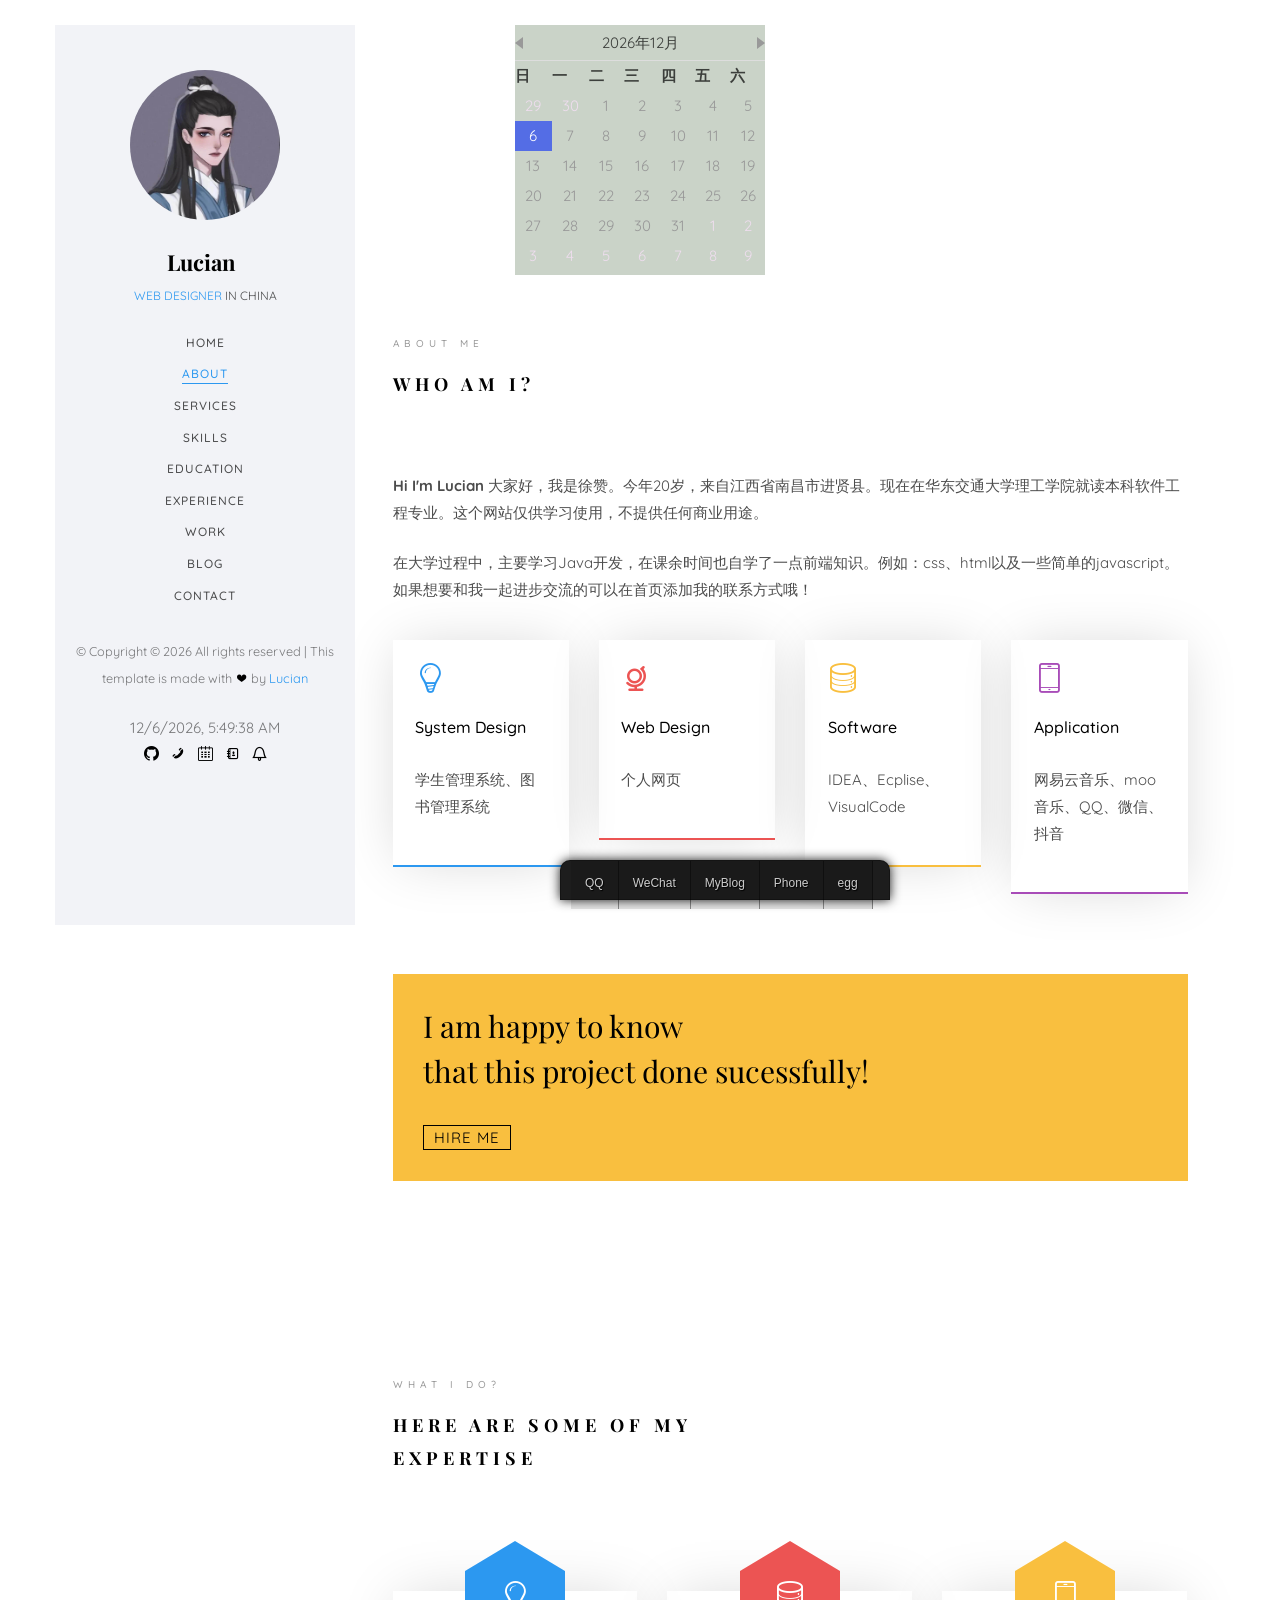
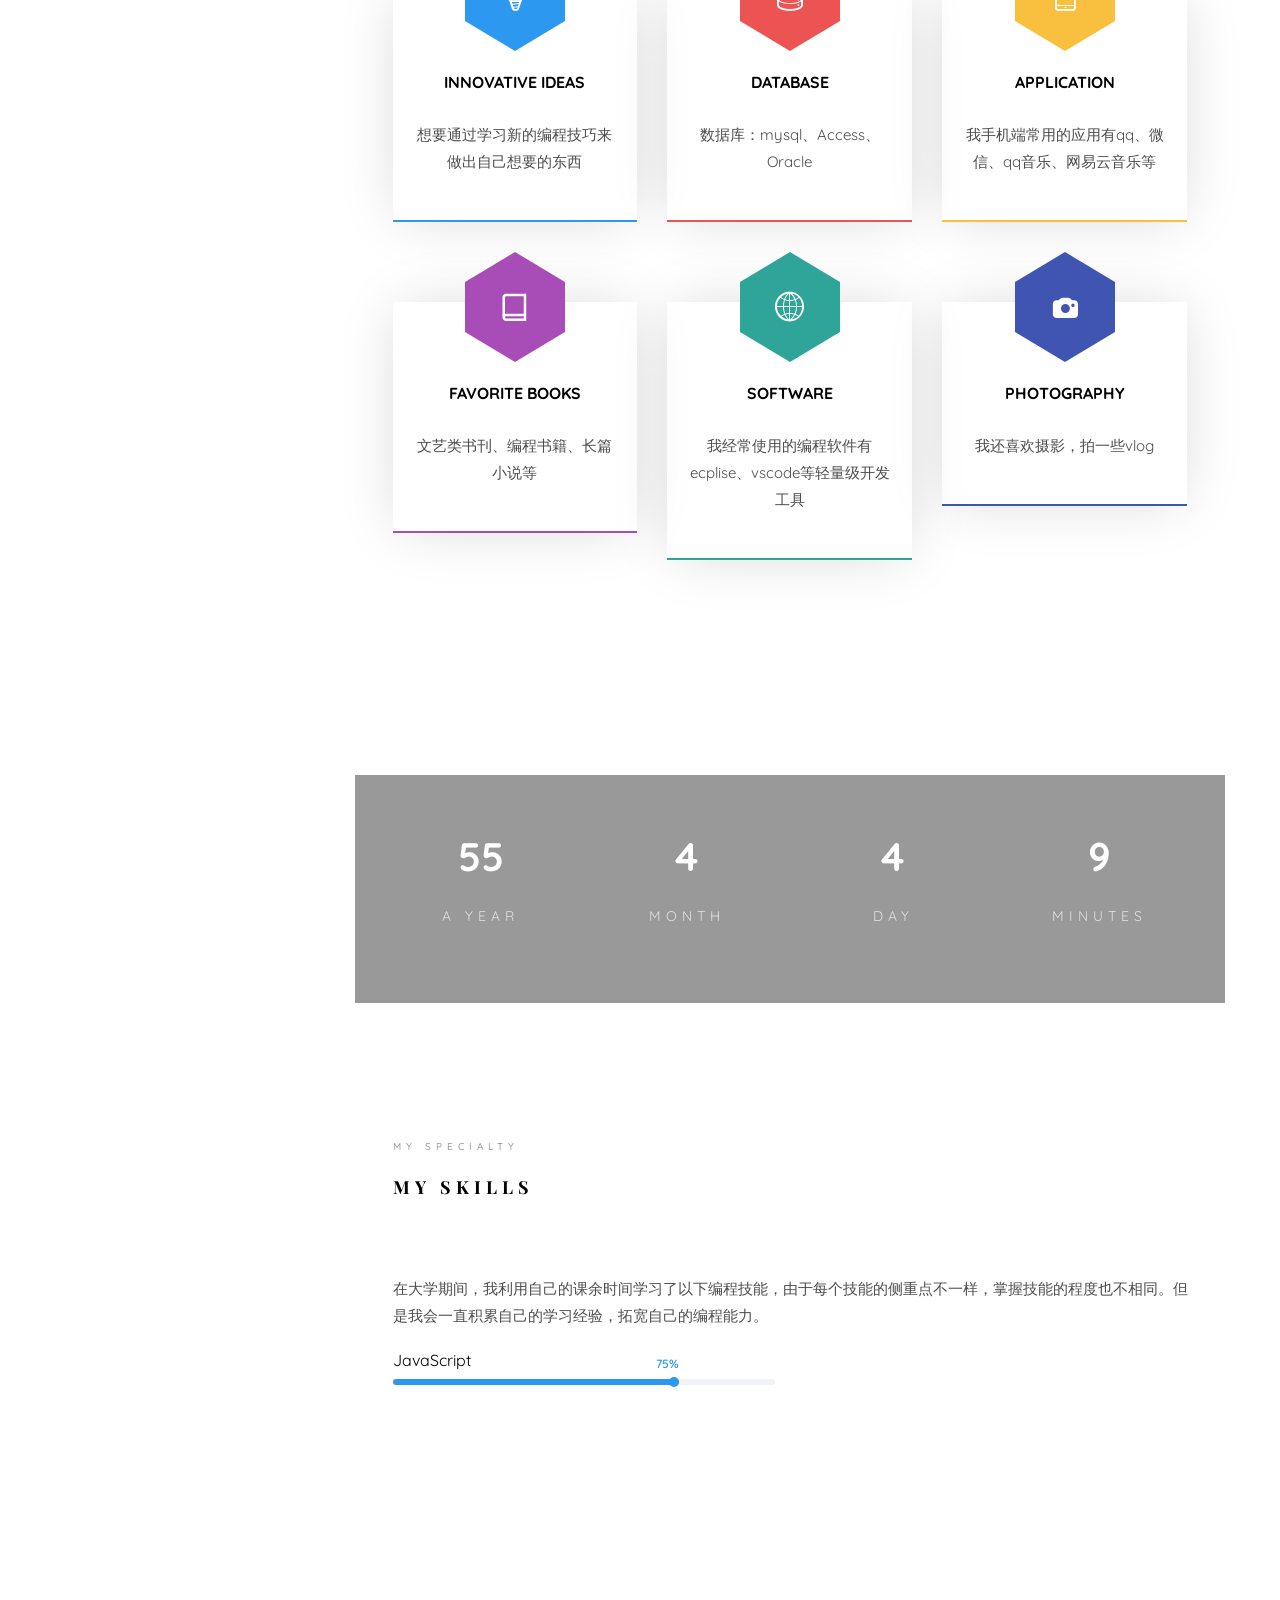
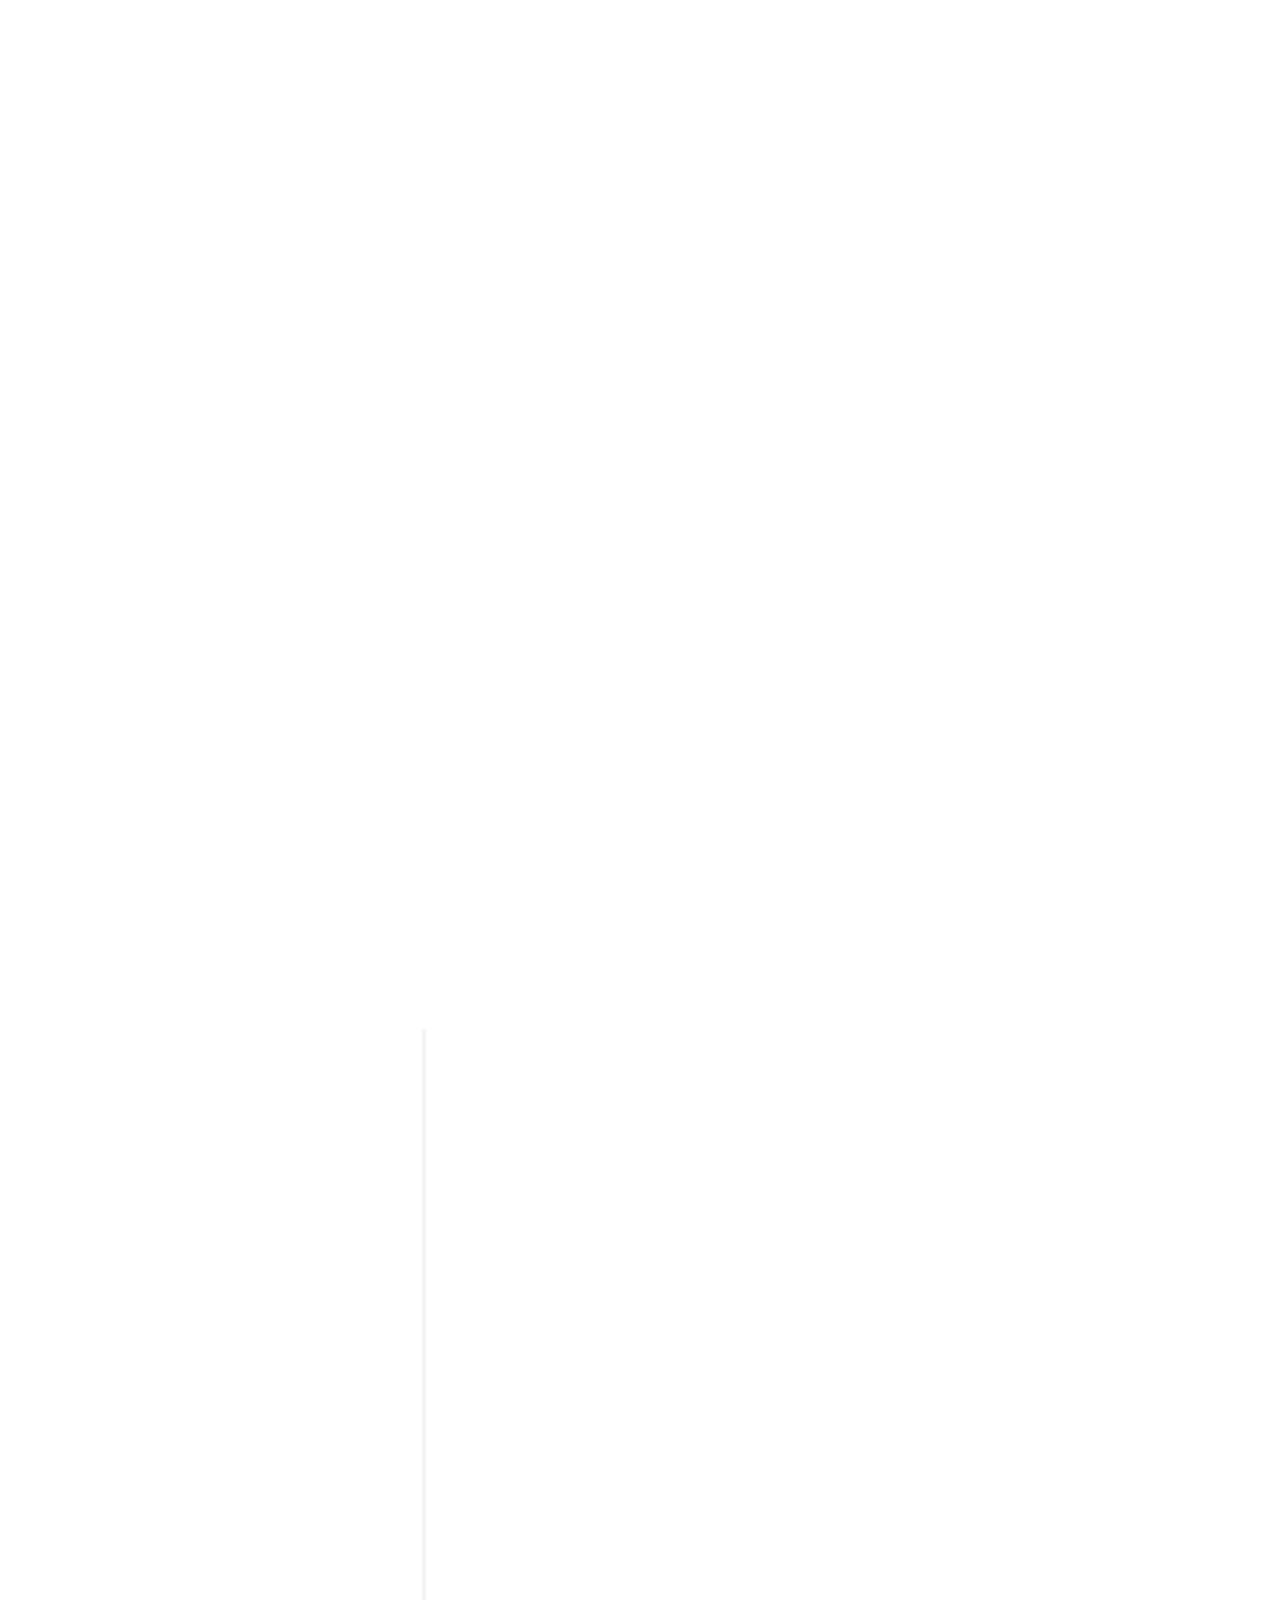
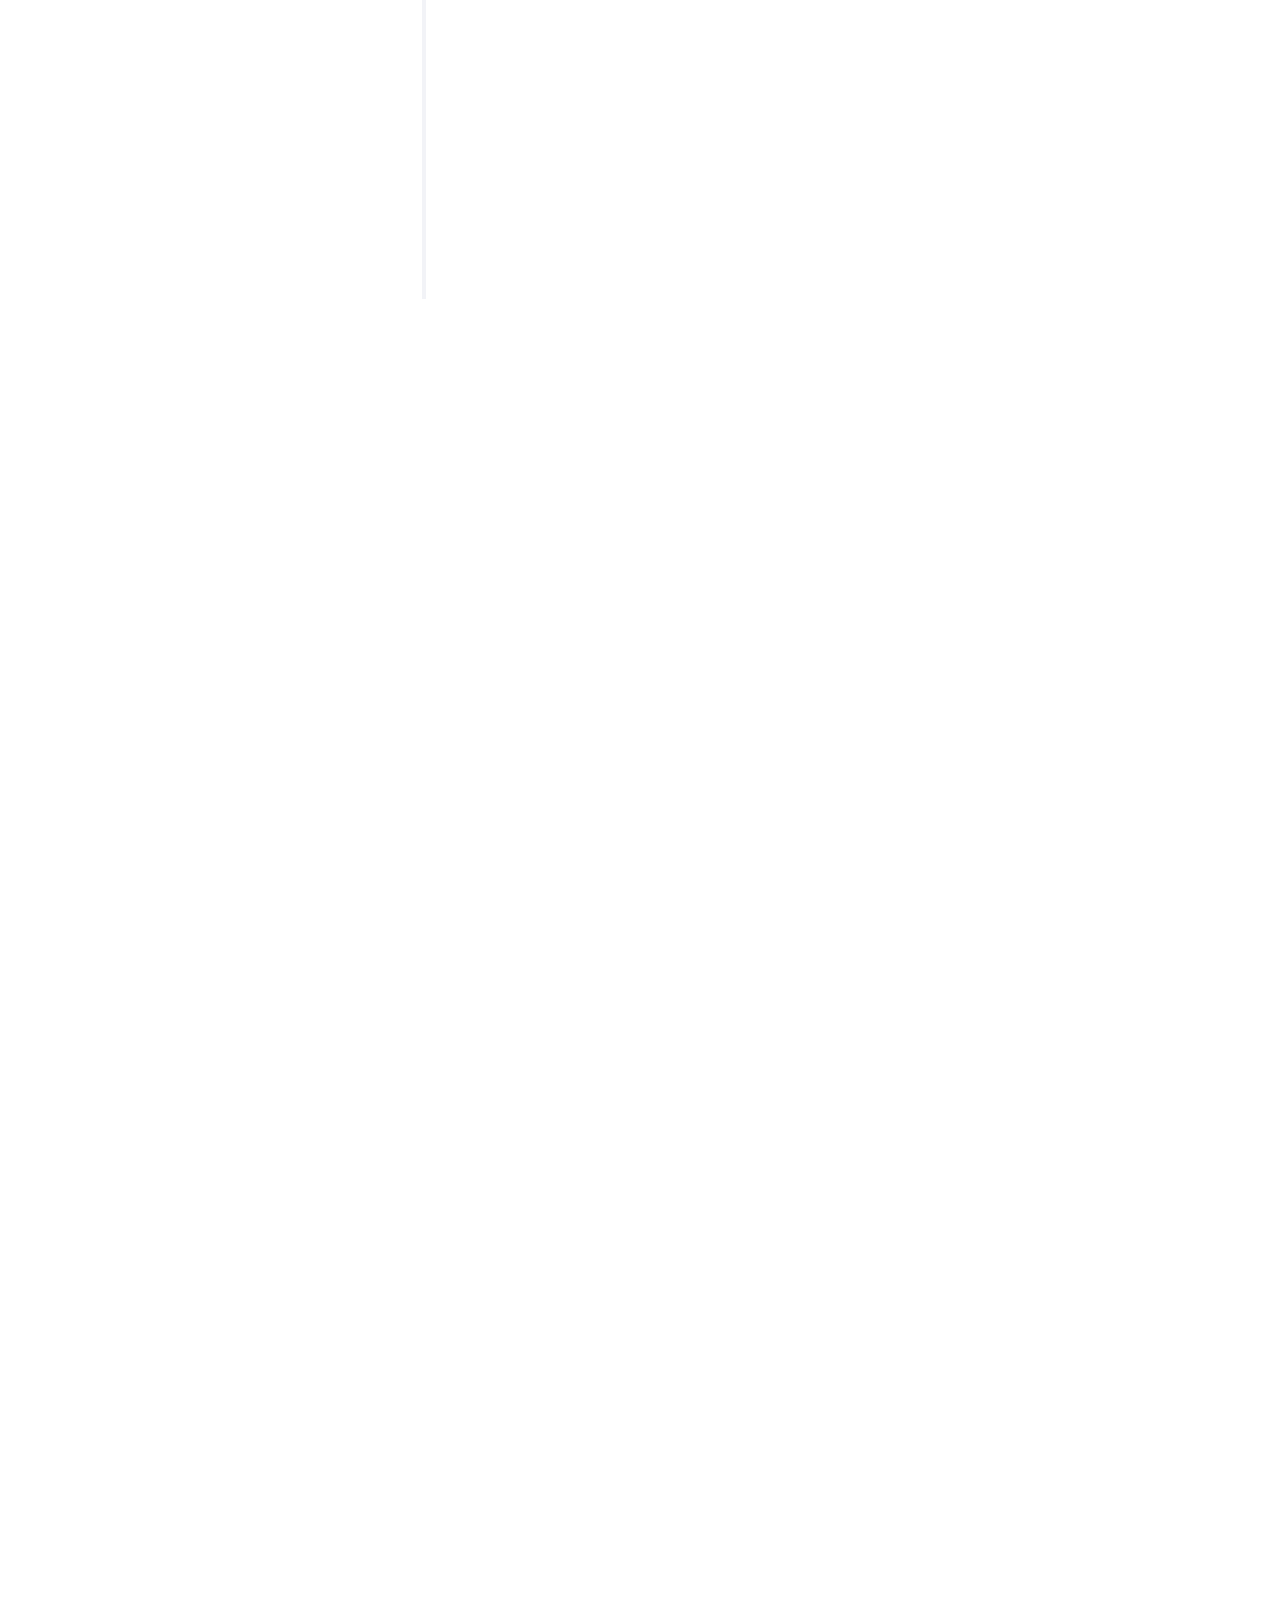
==== index.html @ eb85af78 "v1.0" ====
<!DOCTYPE HTML>
<html>

<head>
	<meta charset="utf-8">
	<meta http-equiv="X-UA-Compatible" content="IE=edge">
	<title>Jackson Template</title>
	<meta name="viewport" content="width=device-width, initial-scale=1">
	<meta name="description" content="" />
	<meta name="keywords" content="" />
	<meta name="author" content="" />

	<!-- Facebook and Twitter integration -->
	<meta property="og:title" content="" />
	<meta property="og:image" content="" />
	<meta property="og:url" content="" />
	<meta property="og:site_name" content="" />
	<meta property="og:description" content="" />
	<meta name="twitter:title" content="" />
	<meta name="twitter:image" content="" />
	<meta name="twitter:url" content="" />
	<meta name="twitter:card" content="" />

	<!-- Place favicon.ico and apple-touch-icon.png in the root directory -->
	<link rel="shortcut icon" href="favicon.ico">
	<link href="https://fonts.googleapis.com/css?family=Quicksand:300,400,500,700" rel="stylesheet">
	<link href="https://fonts.googleapis.com/css?family=Playfair+Display:400,400i,700" rel="stylesheet">
	<!-- Animate.css -->
	<link rel="stylesheet" href="css/animate.css">
	<!-- Icomoon Icon Fonts-->
	<link rel="stylesheet" href="css/icomoon.css">
	<!-- Bootstrap  -->
	<link rel="stylesheet" href="css/bootstrap.css">
	<!-- Flexslider  -->
	<link rel="stylesheet" href="css/flexslider.css">
	<!-- Flaticons  -->
	<link rel="stylesheet" href="fonts/flaticon/font/flaticon.css">
	<!-- Owl Carousel -->
	<link rel="stylesheet" href="css/owl.carousel.min.css">
	<link rel="stylesheet" href="css/owl.theme.default.min.css">
	<!-- Theme style  -->
	<link rel="stylesheet" href="css/style.css">
	<link rel="stylesheet" href="css/calendar.css">
	<link rel="stylesheet" href="css/hypter.css">
	<link rel="stylesheet" href="css/main_footer.css">
	<!-- Modernizr JS -->
	<script src="js/modernizr-2.6.2.min.js"></script>
</head>

<body>
	<div id="colorlib-page">
		<div class="container-wrap">
			<a href="#" class="js-colorlib-nav-toggle colorlib-nav-toggle" data-toggle="collapse" data-target="#navbar"
				aria-expanded="false" aria-controls="navbar"><i></i></a>
			<aside id="colorlib-aside" role="complementary" class="border js-fullheight">
				<div class="text-center">
					<div class="author-img" style="background-image: url(images/about.jpg);"></div>
					<h1 id="colorlib-logo"><a href="index.html">Lucian</a></h1>
					<span class="position"><a href="#">Web Designer</a> in China</span>
				</div>
				<nav id="colorlib-main-menu" role="navigation" class="navbar">
					<div id="navbar" class="collapse">
						<ul>
							<li class="active"><a href="#" data-nav-section="home">Home</a></li>
							<li><a href="#" data-nav-section="about">About</a></li>
							<li><a href="#" data-nav-section="services">Services</a></li>
							<li><a href="#" data-nav-section="skills">Skills</a></li>
							<li><a href="#" data-nav-section="education">Education</a></li>
							<li><a href="#" data-nav-section="experience">Experience</a></li>
							<li><a href="#" data-nav-section="work">Work</a></li>
							<li><a href="#" data-nav-section="blog">Blog</a></li>
							<li><a href="#" data-nav-section="contact">Contact</a></li>
						</ul>
					</div>
				</nav>

				<div class="colorlib-footer">
					<p><small>&copy;
							<!-- Link back to Colorlib can't be removed. Template is licensed under CC BY 3.0. -->
							Copyright &copy;
							<script>document.write(new Date().getFullYear());</script> All rights reserved | This
							template is made with <i class="icon-heart" aria-hidden="true"></i> by <a
								href="https://xuzanblog.top" target="_blank">Lucian</a>
							<!-- Link back to Colorlib can't be removed. Template is licensed under CC BY 3.0. -->
							</span></small></p>
					<div id="datetime">
						<script>
							setInterval("document.getElementById('datetime').innerHTML=new Date().toLocaleString();", 1000);
						</script>
					</div>
					<ul id="menu">
						<li><a href="https://github.com/xzLucian/xzLucian.gthub.io"><i class="icon-github"></i></a>
						</li>
						<li><a href="tel:13870096885"><i class="icon-phone"></i></a></li>
						<li><a href="#"><i class="icon-calendar3"></i></a></li>
						<li><a href="#"><i class="icon-contacts"></i></a></li>
						<li><a href="#"><i class="icon-bell2"></i></a></li>
					</ul>

				</div>
			</aside>
			<div class='calendar' id='calendar'></div>
			<div id="colorlib-main">
				<section class="colorlib-about" data-section="about">
					<div class="colorlib-narrow-content">
						<div class="row">
							<div class="col-md-12">
								<div class="row row-bottom-padded-sm animate-box" data-animate-effect="fadeInLeft">
									<div class="col-md-12">
										<div class="about-desc">
											<span class="heading-meta">About Me</span>
											<h2 class="colorlib-heading">Who Am I?</h2>
											<p><strong>Hi I'm Lucian</strong>
												大家好，我是徐赞。今年20岁，来自江西省南昌市进贤县。现在在华东交通大学理工学院就读本科软件工程专业。这个网站仅供学习使用，不提供任何商业用途。
											</p>
											<p>在大学过程中，主要学习Java开发，在课余时间也自学了一点前端知识。例如：css、html以及一些简单的javascript。如果想要和我一起进步交流的可以在首页添加我的联系方式哦！
											</p>
										</div>
									</div>
								</div>
								<div class="row">
									<div class="col-md-3 animate-box" data-animate-effect="fadeInLeft">
										<div class="services color-1">
											<span class="icon2"><i class="icon-bulb"></i></span>
											<h3>System Design</h3>
											<p>学生管理系统、图书管理系统</p>
										</div>
									</div>
									<div class="col-md-3 animate-box" data-animate-effect="fadeInRight">
										<div class="services color-2">
											<span class="icon2"><i class="icon-globe-outline"></i></span>
											<h3>Web Design</h3>
											<p>个人网页</p>
										</div>
									</div>
									<div class="col-md-3 animate-box" data-animate-effect="fadeInTop">
										<div class="services color-3">
											<span class="icon2"><i class="icon-data"></i></span>
											<h3>Software</h3>
											<p>IDEA、Ecplise、VisualCode</p>
										</div>
									</div>
									<div class="col-md-3 animate-box" data-animate-effect="fadeInBottom">
										<div class="services color-4">
											<span class="icon2"><i class="icon-phone3"></i></span>
											<h3>Application</h3>
											<p>网易云音乐、moo音乐、QQ、微信、抖音</p>
										</div>
									</div>
								</div>
								<div class="row">
									<div class="col-md-12 animate-box" data-animate-effect="fadeInLeft">
										<div class="hire">
											<h2>I am happy to know <br>that this project done sucessfully!</h2>
											<a href="#" class="btn-hire">Hire me</a>
										</div>
									</div>
								</div>
							</div>
						</div>
					</div>
				</section>



				<section class="colorlib-services" data-section="services">
					<div class="colorlib-narrow-content">
						<div class="row">
							<div class="col-md-6 col-md-offset-3 col-md-pull-3 animate-box"
								data-animate-effect="fadeInLeft">
								<span class="heading-meta">What I do?</span>
								<h2 class="colorlib-heading">Here are some of my expertise</h2>
							</div>
						</div>
						<div class="row row-pt-md">
							<div class="col-md-4 text-center animate-box">
								<div class="services color-1">
									<span class="icon">
										<i class="icon-bulb"></i>
									</span>
									<div class="desc">
										<h3>Innovative Ideas</h3>
										<p>想要通过学习新的编程技巧来做出自己想要的东西</p>
									</div>
								</div>
							</div>
							<div class="col-md-4 text-center animate-box">
								<div class="services color-2">
									<span class="icon">
										<i class="icon-data"></i>
									</span>
									<div class="desc">
										<h3>DataBase</h3>
										<p>数据库：mysql、Access、Oracle</p>
									</div>
								</div>
							</div>
							<div class="col-md-4 text-center animate-box">
								<div class="services color-3">
									<span class="icon">
										<i class="icon-phone3"></i>
									</span>
									<div class="desc">
										<h3>Application</h3>
										<p>我手机端常用的应用有qq、微信、qq音乐、网易云音乐等</p>
									</div>
								</div>
							</div>
							<div class="col-md-4 text-center animate-box">
								<div class="services color-4">
									<span class="icon">
										<i class="icon-book2"></i>
									</span>
									<div class="desc">
										<h3>Favorite Books</h3>
										<p>文艺类书刊、编程书籍、长篇小说等</p>
									</div>
								</div>
							</div>
							<div class="col-md-4 text-center animate-box">
								<div class="services color-5">
									<span class="icon">
										<i class="icon-world"></i>
									</span>
									<div class="desc">
										<h3>Software</h3>
										<p>我经常使用的编程软件有ecplise、vscode等轻量级开发工具</p>
									</div>
								</div>
							</div>
							<div class="col-md-4 text-center animate-box">
								<div class="services color-6">
									<span class="icon">
										<i class="icon-camera"></i>
									</span>
									<div class="desc">
										<h3>Photography</h3>
										<p>我还喜欢摄影，拍一些vlog</p>
									</div>
								</div>
							</div>
						</div>
					</div>
				</section>

				<div id="colorlib-counter" class="colorlib-counters"
					style="background-image: url(images/cover_bg_1.jpg);" data-stellar-background-ratio="0.5">
					<div class="overlay"></div>
					<div class="colorlib-narrow-content">
						<div class="row">
						</div>
						<div class="row">
							<div class="col-md-3 text-center animate-box">
								<span class="colorlib-counter js-counter" data-from="0" data-to="365" data-speed="5000"
									data-refresh-interval="50"></span>
								<span class="colorlib-counter-label">A Year</span>
							</div>
							<div class="col-md-3 text-center animate-box">
								<span class="colorlib-counter js-counter" data-from="0" data-to="30" data-speed="5000"
									data-refresh-interval="50"></span>
								<span class="colorlib-counter-label">Month</span>
							</div>
							<div class="col-md-3 text-center animate-box">
								<span class="colorlib-counter js-counter" data-from="0" data-to="24" data-speed="5000"
									data-refresh-interval="50"></span>
								<span class="colorlib-counter-label">Day</span>
							</div>
							<div class="col-md-3 text-center animate-box">
								<span class="colorlib-counter js-counter" data-from="0" data-to="60" data-speed="5000"
									data-refresh-interval="50"></span>
								<span class="colorlib-counter-label">Minutes</span>
							</div>
						</div>
					</div>
				</div>

				<section class="colorlib-skills" data-section="skills">
					<div class="colorlib-narrow-content">
						<div class="row">
							<div class="col-md-6 col-md-offset-3 col-md-pull-3 animate-box"
								data-animate-effect="fadeInLeft">
								<span class="heading-meta">My Specialty</span>
								<h2 class="colorlib-heading animate-box">My Skills</h2>
							</div>
						</div>
						<div class="row">
							<div class="col-md-12 animate-box" data-animate-effect="fadeInLeft">
								<p>在大学期间，我利用自己的课余时间学习了以下编程技能，由于每个技能的侧重点不一样，掌握技能的程度也不相同。但是我会一直积累自己的学习经验，拓宽自己的编程能力。</p>
							</div>
							<div class="col-md-6 animate-box" data-animate-effect="fadeInLeft">
								<div class="progress-wrap">
									<h3>JavaScript</h3>
									<div class="progress">
										<div class="progress-bar color-1" role="progressbar" aria-valuenow="75"
											aria-valuemin="0" aria-valuemax="100" style="width:75%">
											<span>75%</span>
										</div>
									</div>
								</div>
							</div>
							<div class="col-md-6 animate-box" data-animate-effect="fadeInRight">
								<div class="progress-wrap">
									<h3>jQuery</h3>
									<div class="progress">
										<div class="progress-bar color-2" role="progressbar" aria-valuenow="60"
											aria-valuemin="0" aria-valuemax="100" style="width:60%">
											<span>60%</span>
										</div>
									</div>
								</div>
							</div>
							<div class="col-md-6 animate-box" data-animate-effect="fadeInLeft">
								<div class="progress-wrap">
									<h3>HTML5</h3>
									<div class="progress">
										<div class="progress-bar color-3" role="progressbar" aria-valuenow="85"
											aria-valuemin="0" aria-valuemax="100" style="width:85%">
											<span>85%</span>
										</div>
									</div>
								</div>
							</div>
							<div class="col-md-6 animate-box" data-animate-effect="fadeInRight">
								<div class="progress-wrap">
									<h3>JAVA</h3>
									<div class="progress">
										<div class="progress-bar color-4" role="progressbar" aria-valuenow="90"
											aria-valuemin="0" aria-valuemax="100" style="width:90%">
											<span>90%</span>
										</div>
									</div>
								</div>
							</div>
							<div class="col-md-6 animate-box" data-animate-effect="fadeInLeft">
								<div class="progress-wrap">
									<h3>Office</h3>
									<div class="progress">
										<div class="progress-bar color-5" role="progressbar" aria-valuenow="70"
											aria-valuemin="0" aria-valuemax="100" style="width:70%">
											<span>70%</span>
										</div>
									</div>
								</div>
							</div>
							<div class="col-md-6 animate-box" data-animate-effect="fadeInRight">
								<div class="progress-wrap">
									<h3>PHP</h3>
									<div class="progress">
										<div class="progress-bar color-6" role="progressbar" aria-valuenow="80"
											aria-valuemin="0" aria-valuemax="100" style="width:80%">
											<span>80%</span>
										</div>
									</div>
								</div>
							</div>
						</div>
					</div>
				</section>

				<section class="colorlib-education" data-section="education">
					<div class="colorlib-narrow-content">
						<div class="row">
							<div class="col-md-6 col-md-offset-3 col-md-pull-3 animate-box"
								data-animate-effect="fadeInLeft">
								<span class="heading-meta">Education</span>
								<h2 class="colorlib-heading animate-box">Education</h2>
							</div>
						</div>
						<div class="row">
							<div class="col-md-12 animate-box" data-animate-effect="fadeInLeft">
								<div class="fancy-collapse-panel">
									<div class="panel-group" id="accordion" role="tablist" aria-multiselectable="true">
										<div class="panel panel-default">
											<div class="panel-heading" role="tab" id="headingOne">
												<h4 class="panel-title">
													<a data-toggle="collapse" data-parent="#accordion"
														href="#collapseOne" aria-expanded="true"
														aria-controls="collapseOne">小学期间
													</a>
												</h4>
											</div>
											<div id="collapseOne" class="panel-collapse collapse in" role="tabpanel"
												aria-labelledby="headingOne">
												<div class="panel-body">
													<div class="row">
														<div class="col-md-6">
															<p><strong>2006-2012</strong></p>
														</div>
														<div class="col-md-6">
															<p>就读于进贤县民和一小</p>
														</div>
													</div>
												</div>
											</div>
										</div>
										<div class="panel panel-default">
											<div class="panel-heading" role="tab" id="headingTwo">
												<h4 class="panel-title">
													<a class="collapsed" data-toggle="collapse" data-parent="#accordion"
														href="#collapseTwo" aria-expanded="false"
														aria-controls="collapseTwo">初中期间
													</a>
												</h4>
											</div>
											<div id="collapseTwo" class="panel-collapse collapse" role="tabpanel"
												aria-labelledby="headingTwo">
												<div class="panel-body">
													<p><strong>2012-2015</strong></p>
													<p>就读于进贤县第二中学</p>
												</div>
											</div>
										</div>
										<div class="panel panel-default">
											<div class="panel-heading" role="tab" id="headingThree">
												<h4 class="panel-title">
													<a class="collapsed" data-toggle="collapse" data-parent="#accordion"
														href="#collapseThree" aria-expanded="false"
														aria-controls="collapseThree">高中期间
													</a>
												</h4>
											</div>
											<div id="collapseThree" class="panel-collapse collapse" role="tabpanel"
												aria-labelledby="headingThree">
												<div class="panel-body">
													<p><strong>2015-2018</strong></p>
													<p>就读于进贤县第二中学</p>
												</div>
											</div>
										</div>

										<div class="panel panel-default">
											<div class="panel-heading" role="tab" id="headingFour">
												<h4 class="panel-title">
													<a class="collapsed" data-toggle="collapse" data-parent="#accordion"
														href="#collapseFour" aria-expanded="false"
														aria-controls="collapseFour">大学期间
													</a>
												</h4>
											</div>
											<div id="collapseFour" class="panel-collapse collapse" role="tabpanel"
												aria-labelledby="headingFour">
												<div class="panel-body">
													<p><strong>2018-2022</strong></p>
													<p>就读于南昌市华东交通大学理工学院</p>
												</div>
											</div>
										</div>

										<div class="panel panel-default">
											<div class="panel-heading" role="tab" id="headingFive">
												<h4 class="panel-title">
													<a class="collapsed" data-toggle="collapse" data-parent="#accordion"
														href="#collapseFive" aria-expanded="false"
														aria-controls="collapseFive">大学毕业之后
													</a>
												</h4>
											</div>
											<div id="collapseFive" class="panel-collapse collapse" role="tabpanel"
												aria-labelledby="headingFive">
												<div class="panel-body">
													<p><strong>2022-...</strong></p>
													<p>学海无涯</p>
												</div>
											</div>
										</div>
									</div>
								</div>
							</div>
						</div>
					</div>
				</section>

				<section class="colorlib-experience" data-section="experience">
					<div class="colorlib-narrow-content">
						<div class="row">
							<div class="col-md-6 col-md-offset-3 col-md-pull-3 animate-box"
								data-animate-effect="fadeInLeft">
								<span class="heading-meta">Study</span>
								<h2 class="colorlib-heading animate-box">Java学习阶段</h2>
							</div>
						</div>
						<div class="row">
							<div class="col-md-12">
								<div class="timeline-centered">
									<article class="timeline-entry animate-box" data-animate-effect="fadeInLeft">
										<div class="timeline-entry-inner">

											<div class="timeline-icon color-1">
												<i class="icon-pen2"></i>
											</div>

											<div class="timeline-label">
												<h2><a href="#">Java学习初级</a> <span>第一阶段</span></h2>
												<p>Java基础、MySQL数据库、Spring框架、SpringMVC、数据层框架MyBatis、SpringBoot开发框架、Linux命令
												</p>
											</div>
										</div>
									</article>


									<article class="timeline-entry animate-box" data-animate-effect="fadeInRight">
										<div class="timeline-entry-inner">
											<div class="timeline-icon color-2">
												<i class="icon-pen2"></i>
											</div>
											<div class="timeline-label">
												<h2><a href="#">Java学习中级</a> <span>第二阶段</span></h2>
												<p>版本控制系统Git、Redis缓存、RabbitMQ消息队列、Netty高性能NIO框架和Socket、Nginx七层负载均衡、Dubbo
													分布式服务框架、微服务 Spring Cloud 框架、Docker 容器</p>
											</div>
										</div>
									</article>

									<article class="timeline-entry animate-box" data-animate-effect="fadeInLeft">
										<div class="timeline-entry-inner">
											<div class="timeline-icon color-3">
												<i class="icon-pen2"></i>
											</div>
											<div class="timeline-label">
												<h2><a href="#">Java学习高级</a> <span>第三阶段</span></h2>
												<p>设计模式、算法和数据结构、LVS四层负载均衡、Java多线程并发编程、Kafka消息队列、ElasticStack搜索引擎、分布式协调工具
													Zookeeper、MySQL性能调优、JVM基础原理、K8S容器编排、分布式事务
												</p>
											</div>
										</div>
									</article>

									<article class="timeline-entry animate-box" data-animate-effect="fadeInTop">
										<div class="timeline-entry-inner">
											<div class="timeline-icon color-4">
												<i class="icon-pen2"></i>
											</div>
											<div class="timeline-label">
												<h2><a href="#">Java学习顶级</a> <span>第四阶段</span></h2>
												<p>Spring、MyBatis等源码阅读、JVM底层原理、Etcd强一致性 K/V存储系统、OpenResty、服务网格
													Istio、Linux 内核原理、大数据、数据湖</p>
											</div>
										</div>
									</article>

									<article class="timeline-entry animate-box" data-animate-effect="fadeInLeft">
										<div class="timeline-entry-inner">
											<div class="timeline-icon color-5">
												<i class="icon-pen2"></i>
											</div>
											<div class="timeline-label">
												<h2><a href="#">Java面试</a> <span>第五阶段</span></h2>
												<p>经历过以上四个阶段之后，你的Java功底绝对深厚。面试官可能都没有你的知识储备多！</p>
											</div>
										</div>
									</article>

									<article class="timeline-entry begin animate-box"
										data-animate-effect="fadeInBottom">
										<div class="timeline-entry-inner">
											<div class="timeline-icon color-none">
											</div>
										</div>
									</article>
								</div>
							</div>
						</div>
					</div>
				</section>

				<section class="colorlib-work" data-section="work">
					<div class="colorlib-narrow-content">
						<div class="row">
							<div class="col-md-6 col-md-offset-3 col-md-pull-3 animate-box"
								data-animate-effect="fadeInLeft">
								<span class="heading-meta">My Photography</span>
								<h2 class="colorlib-heading animate-box">Recent Photos</h2>
							</div>
						</div>

						<div class="col-md-6 animate-box" data-animate-effect="fadeInLeft">
							<div class="project" style="background-image: url(images/img-1.jpg);">
								<div class="desc">
									<div class="con">
										<h3><a href="work.html">Photo 01</a></h3>
										<span>sky</span>
										<p class="icon">
											<span><a href="#"><i class="icon-share3"></i></a></span>
											<span><a href="#"><i class="icon-eye"></i> 100</a></span>
											<span><a href="#"><i class="icon-heart"></i> 49</a></span>
										</p>
									</div>
								</div>
							</div>
						</div>
						<div class="row">
							<div class="col-md-6 animate-box" data-animate-effect="fadeInRight">
								<div class="project" style="background-image: url(images/img-2.jpg);">
									<div class="desc">
										<div class="con">
											<h3><a href="work.html">Photo 02</a></h3>
											<span>Light</span>
											<p class="icon">
												<span><a href="#"><i class="icon-share3"></i></a></span>
												<span><a href="#"><i class="icon-eye"></i> 100</a></span>
												<span><a href="#"><i class="icon-heart"></i> 49</a></span>
											</p>
										</div>
									</div>
								</div>
							</div>
							<div class="col-md-6 animate-box" data-animate-effect="fadeInTop">
								<div class="project" style="background-image: url(images/img-3.jpg);">
									<div class="desc">
										<div class="con">
											<h3><a href="work.html">Photo 03</a></h3>
											<span>Bridge</span>
											<p class="icon">
												<span><a href="#"><i class="icon-share3"></i></a></span>
												<span><a href="#"><i class="icon-eye"></i> 100</a></span>
												<span><a href="#"><i class="icon-heart"></i> 49</a></span>
											</p>
										</div>
									</div>
								</div>
							</div>
							<div class="col-md-6 animate-box" data-animate-effect="fadeInBottom">
								<div class="project" style="background-image: url(images/img-4.jpg);">
									<div class="desc">
										<div class="con">
											<h3><a href="work.html">Photo 04</a></h3>
											<span>Modern Brother</span>
											<p class="icon">
												<span><a href="#"><i class="icon-share3"></i></a></span>
												<span><a href="#"><i class="icon-eye"></i> 100</a></span>
												<span><a href="#"><i class="icon-heart"></i> 49</a></span>
											</p>
										</div>
									</div>
								</div>
							</div>
							<div class="col-md-6 animate-box" data-animate-effect="fadeInLeft">
								<div class="project" style="background-image: url(images/img-5.jpg);">
									<div class="desc">
										<div class="con">
											<h3><a href="work.html">Photo 05</a></h3>
											<span>WaterFlow</span>
											<p class="icon">
												<span><a href="#"><i class="icon-share3"></i></a></span>
												<span><a href="#"><i class="icon-eye"></i> 100</a></span>
												<span><a href="#"><i class="icon-heart"></i> 49</a></span>
											</p>
										</div>
									</div>
								</div>
							</div>
							<div class="col-md-6 animate-box" data-animate-effect="fadeInRight">
								<div class="project" style="background-image: url(images/img-6.jpg);">
									<div class="desc">
										<div class="con">
											<h3><a href="work.html">Photo 06</a></h3>
											<span>Flowers</span>
											<p class="icon">
												<span><a href="#"><i class="icon-share3"></i></a></span>
												<span><a href="#"><i class="icon-eye"></i> 100</a></span>
												<span><a href="#"><i class="icon-heart"></i> 49</a></span>
											</p>
										</div>
									</div>
								</div>
							</div>
						</div>
						<div class="row">
							<div class="col-md-12 animate-box">
								<p><a href="#" class="btn btn-primary btn-lg btn-load-more">Load more <i
											class="icon-reload"></i></a></p>
							</div>
						</div>
					</div>
				</section>

				<section class="colorlib-blog" data-section="blog">
					<div class="colorlib-narrow-content">
						<div class="row">
							<div class="col-md-6 col-md-offset-3 col-md-pull-3 animate-box"
								data-animate-effect="fadeInLeft">
								<span class="heading-meta">Read</span>
								<h2 class="colorlib-heading">Personal Blog</h2>
							</div>
						</div>

						<div class="row">
							<div class="col-md-4 col-sm-6 animate-box" data-animate-effect="fadeInLeft">
								<div class="blog-entry">
									<a href="blog.html" class="blog-img"><img src="images/blog-1.jpg"
											class="img-responsive" alt="HTML5 Bootstrap Template by colorlib.com"></a>
									<div class="desc">
										<span><small>April 14, 2018 </small> | <small> Web Design </small> | <small>
												<i class="icon-bubble3"></i> 4</small></span>
										<h3><a href="blog.html">Renovating National Gallery</a></h3>
										<p>Separated they live in Bookmarksgrove right at the coast of the
											Semantics, a
											large language ocean.</p>
									</div>
								</div>
							</div>
							<div class="col-md-4 col-sm-6 animate-box" data-animate-effect="fadeInRight">
								<div class="blog-entry">
									<a href="blog.html" class="blog-img"><img src="images/blog-2.jpg"
											class="img-responsive" alt="HTML5 Bootstrap Template by colorlib.com"></a>
									<div class="desc">
										<span><small>April 14, 2018 </small> | <small> Web Design </small> | <small>
												<i class="icon-bubble3"></i> 4</small></span>
										<h3><a href="blog.html">Wordpress for a Beginner</a></h3>
										<p>Separated they live in Bookmarksgrove right at the coast of the
											Semantics, a
											large language ocean.</p>
									</div>
								</div>
							</div>
							<div class="col-md-4 col-sm-6 animate-box" data-animate-effect="fadeInLeft">
								<div class="blog-entry">
									<a href="blog.html" class="blog-img"><img src="images/blog-3.jpg"
											class="img-responsive" alt="HTML5 Bootstrap Template by colorlib.com"></a>
									<div class="desc">
										<span><small>April 14, 2018 </small> | <small> Inspiration </small> |
											<small> <i class="icon-bubble3"></i> 4</small></span>
										<h3><a href="blog.html">Make website from scratch</a></h3>
										<p>Separated they live in Bookmarksgrove right at the coast of the
											Semantics, a
											large language ocean.</p>
									</div>
								</div>
							</div>
						</div>
						<div class="row">
							<div class="col-md-12 animate-box">
								<p><a href="blog.html" class="btn btn-primary btn-lg btn-load-more">Load
										more <i class="icon-reload"></i></a></p>
							</div>
						</div>
				</section>
			</div>
			<section class="colorlib-contact" data-section="contact">

				<div id="stickey_footer">
					<ul id="footer_menu">
						<!-- Begin Footer Menu -->
						<!-- This Item is an Image, the "span" is hidden via CSS -->
						<li id="qq"><a href="#!">QQ</a></li>
						<li id="wechat"><a href="#!">WeChat</a></li>
						<li><a href="blog.html">MyBlog</a></li>
						<li id="weibo"><a href="tel:13870096885">Phone</a></li>
						<li><a href="#!" onclick="return onclickConfirm();">egg</a></li>

					</ul>
					<!-- End Social Icons -->
					<div class="show">
						<div id="img_qq" style="display: none;"><img src="images/qq.png"></div>
						<div id="img_wechat" style="display: none;"><img src="images/wechat.png"></div>
					</div>
				</div>

				<!-- <a href="#" class="back" onclick="return onclickConfirm();">
					<div></div>
					<h4>Click me to Go</h4>
					<span>photo</span>
				</a> -->
			</section>
		</div><!-- end:colorlib-main -->
	</div><!-- end:container-wrap -->
	</div><!-- end:colorlib-page -->

	<script>
		function onclickConfirm() {
			var name = prompt("请输入暗语："); /*在页面上弹出提示对话框，将用户输入的结果赋给变量name*/
			if (name == "1211") {
				window.location.href = "https://xuzanblog.top/left/photo.html";
			}
			return false;
		}
	</script>
	<script>
		var qq = document.getElementById('qq');
		var img_qq = document.getElementById('img_qq');
		var wechat = document.getElementById('wechat');
		var img_wechat = document.getElementById('img_wechat');
		qq.onclick = function () {
			if (img_qq.style.display == "none") {
				img_qq.style.display = "block";
				img_wechat.style.display = "none";
			} else {
				img_qq.style.display = "none";
			}
		}
		wechat.onclick = function () {
			if (img_wechat.style.display == "none") {
				img_wechat.style.display = "block";
				img_qq.style.display = "none";
			} else {
				img_wechat.style.display = "none";
			}
		}
	</script>

	<!-- jQuery -->
	<script src="js/jquery.min.js"></script>
	<!-- jQuery Easing -->
	<script src="js/jquery.easing.1.3.js"></script>
	<!-- Bootstrap -->
	<script src="js/bootstrap.min.js"></script>
	<!-- Waypoints -->
	<script src="js/jquery.waypoints.min.js"></script>
	<!-- Flexslider -->
	<script src="js/jquery.flexslider-min.js"></script>
	<!-- Owl carousel -->
	<script src="js/owl.carousel.min.js"></script>
	<!-- Counters -->
	<script src="js/jquery.countTo.js"></script>

	<!-- MAIN JS -->
	<script src="js/main.js"></script>
	<script src="js/calendar.js"></script>
	<script src="js/mouseClick.js"></script>
</body>

</html>
---- css/icomoon.css ----
@font-face {
  font-family: 'icomoon';
  src:  url('fonts/icomoon.eot?6py85u');
  src:  url('fonts/icomoon.eot?6py85u#iefix') format('embedded-opentype'),
    url('fonts/icomoon.ttf?6py85u') format('truetype'),
    url('fonts/icomoon.woff?6py85u') format('woff'),
    url('fonts/icomoon.svg?6py85u#icomoon') format('svg');
  font-weight: normal;
  font-style: normal;
}

[class^="icon-"], [class*=" icon-"] {
  /* use !important to prevent issues with browser extensions that change fonts */
  font-family: 'icomoon' !important;
  speak: none;
  font-style: normal;
  font-weight: normal;
  font-variant: normal;
  text-transform: none;
  line-height: 1;
  color: black;
  /* Better Font Rendering =========== */
  -webkit-font-smoothing: antialiased;
  -moz-osx-font-smoothing: grayscale;
}
.icon-times:before {
  content: "\e930";
}
.icon-tick:before {
  content: "\e931";
}
.icon-plus:before {
  content: "\e932";
}
.icon-minus:before {
  content: "\e933";
}
.icon-equals:before {
  content: "\e934";
}
.icon-divide:before {
  content: "\e935";
}
.icon-chevron-right:before {
  content: "\e936";
}
.icon-chevron-left:before {
  content: "\e937";
}
.icon-arrow-right-thick:before {
  content: "\e938";
}
.icon-arrow-left-thick:before {
  content: "\e939";
}
.icon-th-small:before {
  content: "\e93a";
}
.icon-th-menu:before {
  content: "\e93b";
}
.icon-th-list:before {
  content: "\e93c";
}
.icon-th-large:before {
  content: "\e93d";
}
.icon-home:before {
  content: "\e93e";
}
.icon-arrow-forward:before {
  content: "\e93f";
}
.icon-arrow-back:before {
  content: "\e940";
}
.icon-rss:before {
  content: "\e941";
}
.icon-location:before {
  content: "\e942";
}
.icon-link:before {
  content: "\e943";
}
.icon-image:before {
  content: "\e944";
}
.icon-arrow-up-thick:before {
  content: "\e945";
}
.icon-arrow-down-thick:before {
  content: "\e946";
}
.icon-starburst:before {
  content: "\e947";
}
.icon-starburst-outline:before {
  content: "\e948";
}
.icon-star3:before {
  content: "\e949";
}
.icon-flow-children:before {
  content: "\e94a";
}
.icon-export:before {
  content: "\e94b";
}
.icon-delete2:before {
  content: "\e94c";
}
.icon-delete-outline:before {
  content: "\e94d";
}
.icon-cloud-storage:before {
  content: "\e94e";
}
.icon-wi-fi:before {
  content: "\e94f";
}
.icon-heart:before {
  content: "\e950";
}
.icon-flash:before {
  content: "\e951";
}
.icon-cancel:before {
  content: "\e952";
}
.icon-backspace:before {
  content: "\e953";
}
.icon-attachment:before {
  content: "\e954";
}
.icon-arrow-move:before {
  content: "\e955";
}
.icon-warning:before {
  content: "\e956";
}
.icon-user:before {
  content: "\e957";
}
.icon-radar:before {
  content: "\e958";
}
.icon-lock-open:before {
  content: "\e959";
}
.icon-lock-closed:before {
  content: "\e95a";
}
.icon-location-arrow:before {
  content: "\e95b";
}
.icon-info:before {
  content: "\e95c";
}
.icon-user-delete:before {
  content: "\e95d";
}
.icon-user-add:before {
  content: "\e95e";
}
.icon-media-pause:before {
  content: "\e95f";
}
.icon-group:before {
  content: "\e960";
}
.icon-chart-pie:before {
  content: "\e961";
}
.icon-chart-line:before {
  content: "\e962";
}
.icon-chart-bar:before {
  content: "\e963";
}
.icon-chart-area:before {
  content: "\e964";
}
.icon-video:before {
  content: "\e965";
}
.icon-point-of-interest:before {
  content: "\e966";
}
.icon-infinity:before {
  content: "\e967";
}
.icon-globe:before {
  content: "\e968";
}
.icon-eye:before {
  content: "\e969";
}
.icon-cog:before {
  content: "\e96a";
}
.icon-camera:before {
  content: "\e96b";
}
.icon-upload:before {
  content: "\e96c";
}
.icon-scissors:before {
  content: "\e96d";
}
.icon-refresh:before {
  content: "\e96e";
}
.icon-pin:before {
  content: "\e96f";
}
.icon-key:before {
  content: "\e970";
}
.icon-info-large:before {
  content: "\e971";
}
.icon-eject:before {
  content: "\e972";
}
.icon-download:before {
  content: "\e973";
}
.icon-zoom:before {
  content: "\e974";
}
.icon-zoom-out:before {
  content: "\e975";
}
.icon-zoom-in:before {
  content: "\e976";
}
.icon-sort-numerically:before {
  content: "\e977";
}
.icon-sort-alphabetically:before {
  content: "\e978";
}
.icon-input-checked:before {
  content: "\e979";
}
.icon-calender:before {
  content: "\e97a";
}
.icon-world2:before {
  content: "\e97b";
}
.icon-notes:before {
  content: "\e97c";
}
.icon-code:before {
  content: "\e97d";
}
.icon-arrow-sync:before {
  content: "\e97e";
}
.icon-arrow-shuffle:before {
  content: "\e97f";
}
.icon-arrow-repeat:before {
  content: "\e980";
}
.icon-arrow-minimise:before {
  content: "\e981";
}
.icon-arrow-maximise:before {
  content: "\e982";
}
.icon-arrow-loop:before {
  content: "\e983";
}
.icon-anchor:before {
  content: "\e984";
}
.icon-spanner:before {
  content: "\e985";
}
.icon-puzzle:before {
  content: "\e986";
}
.icon-power:before {
  content: "\e987";
}
.icon-plane:before {
  content: "\e988";
}
.icon-pi:before {
  content: "\e989";
}
.icon-phone:before {
  content: "\e98a";
}
.icon-microphone2:before {
  content: "\e98b";
}
.icon-media-rewind:before {
  content: "\e98c";
}
.icon-flag:before {
  content: "\e98d";
}
.icon-adjust-brightness:before {
  content: "\e98e";
}
.icon-waves:before {
  content: "\e98f";
}
.icon-social-twitter:before {
  content: "\e990";
}
.icon-social-facebook:before {
  content: "\e991";
}
.icon-social-dribbble:before {
  content: "\e992";
}
.icon-media-stop:before {
  content: "\e993";
}
.icon-media-record:before {
  content: "\e994";
}
.icon-media-play:before {
  content: "\e995";
}
.icon-media-fast-forward:before {
  content: "\e996";
}
.icon-media-eject:before {
  content: "\e997";
}
.icon-social-vimeo:before {
  content: "\e998";
}
.icon-social-tumbler:before {
  content: "\e999";
}
.icon-social-skype:before {
  content: "\e99a";
}
.icon-social-pinterest:before {
  content: "\e99b";
}
.icon-social-linkedin:before {
  content: "\e99c";
}
.icon-social-last-fm:before {
  content: "\e99d";
}
.icon-social-github:before {
  content: "\e99e";
}
.icon-social-flickr:before {
  content: "\e99f";
}
.icon-at:before {
  content: "\e9a0";
}
.icon-times-outline:before {
  content: "\e9a1";
}
.icon-plus-outline:before {
  content: "\e9a2";
}
.icon-minus-outline:before {
  content: "\e9a3";
}
.icon-tick-outline:before {
  content: "\e9a4";
}
.icon-th-large-outline:before {
  content: "\e9a5";
}
.icon-equals-outline:before {
  content: "\e9a6";
}
.icon-divide-outline:before {
  content: "\e9a7";
}
.icon-chevron-right-outline:before {
  content: "\e9a8";
}
.icon-chevron-left-outline:before {
  content: "\e9a9";
}
.icon-arrow-right-outline:before {
  content: "\e9aa";
}
.icon-arrow-left-outline:before {
  content: "\e9ab";
}
.icon-th-small-outline:before {
  content: "\e9ac";
}
.icon-th-menu-outline:before {
  content: "\e9ad";
}
.icon-th-list-outline:before {
  content: "\e9ae";
}
.icon-news2:before {
  content: "\e9b1";
}
.icon-home-outline:before {
  content: "\e9b2";
}
.icon-arrow-up-outline:before {
  content: "\e9b3";
}
.icon-arrow-forward-outline:before {
  content: "\e9b4";
}
.icon-arrow-down-outline:before {
  content: "\e9b5";
}
.icon-arrow-back-outline:before {
  content: "\e9b6";
}
.icon-trash3:before {
  content: "\e9b7";
}
.icon-rss-outline:before {
  content: "\e9b8";
}
.icon-message:before {
  content: "\e9b9";
}
.icon-location-outline:before {
  content: "\e9ba";
}
.icon-link-outline:before {
  content: "\e9bb";
}
.icon-image-outline:before {
  content: "\e9bc";
}
.icon-export-outline:before {
  content: "\e9bd";
}
.icon-cross:before {
  content: "\e9be";
}
.icon-wi-fi-outline:before {
  content: "\e9bf";
}
.icon-star-outline:before {
  content: "\e9c0";
}
.icon-media-pause-outline:before {
  content: "\e9c1";
}
.icon-mail:before {
  content: "\e9c2";
}
.icon-heart-outline:before {
  content: "\e9c3";
}
.icon-flash-outline:before {
  content: "\e9c4";
}
.icon-cancel-outline:before {
  content: "\e9c5";
}
.icon-beaker:before {
  content: "\e9c6";
}
.icon-arrow-move-outline:before {
  content: "\e9c7";
}
.icon-watch2:before {
  content: "\e9c8";
}
.icon-warning-outline:before {
  content: "\e9c9";
}
.icon-time:before {
  content: "\e9ca";
}
.icon-radar-outline:before {
  content: "\e9cb";
}
.icon-lock-open-outline:before {
  content: "\e9cc";
}
.icon-location-arrow-outline:before {
  content: "\e9cd";
}
.icon-info-outline:before {
  content: "\e9ce";
}
.icon-backspace-outline:before {
  content: "\e9cf";
}
.icon-attachment-outline:before {
  content: "\e9d0";
}
.icon-user-outline:before {
  content: "\e9d1";
}
.icon-user-delete-outline:before {
  content: "\e9d2";
}
.icon-user-add-outline:before {
  content: "\e9d3";
}
.icon-lock-closed-outline:before {
  content: "\e9d4";
}
.icon-group-outline:before {
  content: "\e9d5";
}
.icon-chart-pie-outline:before {
  content: "\e9d6";
}
.icon-chart-line-outline:before {
  content: "\e9d7";
}
.icon-chart-bar-outline:before {
  content: "\e9d8";
}
.icon-chart-area-outline:before {
  content: "\e9d9";
}
.icon-video-outline:before {
  content: "\e9da";
}
.icon-point-of-interest-outline:before {
  content: "\e9db";
}
.icon-map:before {
  content: "\e9dc";
}
.icon-key-outline:before {
  content: "\e9dd";
}
.icon-infinity-outline:before {
  content: "\e9de";
}
.icon-globe-outline:before {
  content: "\e9df";
}
.icon-eye-outline:before {
  content: "\e9e0";
}
.icon-cog-outline:before {
  content: "\e9e1";
}
.icon-camera-outline:before {
  content: "\e9e2";
}
.icon-upload-outline:before {
  content: "\e9e3";
}
.icon-support:before {
  content: "\e9e4";
}
.icon-scissors-outline:before {
  content: "\e9e5";
}
.icon-refresh-outline:before {
  content: "\e9e6";
}
.icon-info-large-outline:before {
  content: "\e9e7";
}
.icon-eject-outline:before {
  content: "\e9e8";
}
.icon-download-outline:before {
  content: "\e9e9";
}
.icon-battery-mid:before {
  content: "\e9ea";
}
.icon-battery-low:before {
  content: "\e9eb";
}
.icon-battery-high:before {
  content: "\e9ec";
}
.icon-zoom-outline:before {
  content: "\e9ed";
}
.icon-zoom-out-outline:before {
  content: "\e9ee";
}
.icon-zoom-in-outline:before {
  content: "\e9ef";
}
.icon-tag3:before {
  content: "\e9f0";
}
.icon-tabs-outline:before {
  content: "\e9f1";
}
.icon-pin-outline:before {
  content: "\e9f2";
}
.icon-message-typing:before {
  content: "\e9f3";
}
.icon-directions:before {
  content: "\e9f4";
}
.icon-battery-full:before {
  content: "\e9f5";
}
.icon-battery-charge:before {
  content: "\e9f6";
}
.icon-pipette:before {
  content: "\e9f7";
}
.icon-pencil:before {
  content: "\e9f8";
}
.icon-folder:before {
  content: "\e9f9";
}
.icon-folder-delete:before {
  content: "\e9fa";
}
.icon-folder-add:before {
  content: "\e9fb";
}
.icon-edit:before {
  content: "\e9fc";
}
.icon-document:before {
  content: "\e9fd";
}
.icon-document-delete:before {
  content: "\e9fe";
}
.icon-document-add:before {
  content: "\e9ff";
}
.icon-brush:before {
  content: "\ea00";
}
.icon-thumbs-up:before {
  content: "\ea01";
}
.icon-thumbs-down:before {
  content: "\ea02";
}
.icon-pen:before {
  content: "\ea03";
}
.icon-sort-numerically-outline:before {
  content: "\ea04";
}
.icon-sort-alphabetically-outline:before {
  content: "\ea05";
}
.icon-social-last-fm-circular:before {
  content: "\ea06";
}
.icon-social-github-circular:before {
  content: "\ea07";
}
.icon-compass:before {
  content: "\ea08";
}
.icon-bookmark:before {
  content: "\ea09";
}
.icon-input-checked-outline:before {
  content: "\ea0a";
}
.icon-code-outline:before {
  content: "\ea0b";
}
.icon-calender-outline:before {
  content: "\ea0c";
}
.icon-business-card:before {
  content: "\ea0d";
}
.icon-arrow-up:before {
  content: "\ea0e";
}
.icon-arrow-sync-outline:before {
  content: "\ea0f";
}
.icon-arrow-right:before {
  content: "\ea10";
}
.icon-arrow-repeat-outline:before {
  content: "\ea11";
}
.icon-arrow-loop-outline:before {
  content: "\ea12";
}
.icon-arrow-left:before {
  content: "\ea13";
}
.icon-flow-switch:before {
  content: "\ea14";
}
.icon-flow-parallel:before {
  content: "\ea15";
}
.icon-flow-merge:before {
  content: "\ea16";
}
.icon-document-text:before {
  content: "\ea17";
}
.icon-clipboard:before {
  content: "\ea18";
}
.icon-calculator:before {
  content: "\ea19";
}
.icon-arrow-minimise-outline:before {
  content: "\ea1a";
}
.icon-arrow-maximise-outline:before {
  content: "\ea1b";
}
.icon-arrow-down:before {
  content: "\ea1c";
}
.icon-gift:before {
  content: "\ea1d";
}
.icon-film:before {
  content: "\ea1e";
}
.icon-database:before {
  content: "\ea1f";
}
.icon-bell:before {
  content: "\ea20";
}
.icon-anchor-outline:before {
  content: "\ea21";
}
.icon-adjust-contrast:before {
  content: "\ea22";
}
.icon-world-outline:before {
  content: "\ea23";
}
.icon-shopping-bag:before {
  content: "\ea24";
}
.icon-power-outline:before {
  content: "\ea25";
}
.icon-notes-outline:before {
  content: "\ea26";
}
.icon-device-tablet:before {
  content: "\ea27";
}
.icon-device-phone:before {
  content: "\ea28";
}
.icon-device-laptop:before {
  content: "\ea29";
}
.icon-device-desktop:before {
  content: "\ea2a";
}
.icon-briefcase:before {
  content: "\ea2b";
}
.icon-stopwatch:before {
  content: "\ea2c";
}
.icon-spanner-outline:before {
  content: "\ea2d";
}
.icon-puzzle-outline:before {
  content: "\ea2e";
}
.icon-printer:before {
  content: "\ea2f";
}
.icon-pi-outline:before {
  content: "\ea30";
}
.icon-lightbulb:before {
  content: "\ea31";
}
.icon-flag-outline:before {
  content: "\ea32";
}
.icon-contacts:before {
  content: "\ea33";
}
.icon-archive2:before {
  content: "\ea34";
}
.icon-weather-stormy:before {
  content: "\ea35";
}
.icon-weather-shower:before {
  content: "\ea36";
}
.icon-weather-partly-sunny:before {
  content: "\ea37";
}
.icon-weather-downpour:before {
  content: "\ea38";
}
.icon-weather-cloudy:before {
  content: "\ea39";
}
.icon-plane-outline:before {
  content: "\ea3a";
}
.icon-phone-outline:before {
  content: "\ea3b";
}
.icon-microphone-outline:before {
  content: "\ea3c";
}
.icon-weather-windy:before {
  content: "\ea3d";
}
.icon-weather-windy-cloudy:before {
  content: "\ea3e";
}
.icon-weather-sunny:before {
  content: "\ea3f";
}
.icon-weather-snow:before {
  content: "\ea40";
}
.icon-weather-night:before {
  content: "\ea41";
}
.icon-media-stop-outline:before {
  content: "\ea42";
}
.icon-media-rewind-outline:before {
  content: "\ea43";
}
.icon-media-record-outline:before {
  content: "\ea44";
}
.icon-media-play-outline:before {
  content: "\ea45";
}
.icon-media-fast-forward-outline:before {
  content: "\ea46";
}
.icon-media-eject-outline:before {
  content: "\ea47";
}
.icon-wine:before {
  content: "\ea48";
}
.icon-waves-outline:before {
  content: "\ea49";
}
.icon-ticket:before {
  content: "\ea4a";
}
.icon-tags:before {
  content: "\ea4b";
}
.icon-plug:before {
  content: "\ea4c";
}
.icon-headphones:before {
  content: "\ea4d";
}
.icon-credit-card:before {
  content: "\ea4e";
}
.icon-coffee:before {
  content: "\ea4f";
}
.icon-book:before {
  content: "\ea50";
}
.icon-beer:before {
  content: "\ea51";
}
.icon-volume2:before {
  content: "\ea52";
}
.icon-volume-up:before {
  content: "\ea53";
}
.icon-volume-mute:before {
  content: "\ea54";
}
.icon-volume-down:before {
  content: "\ea55";
}
.icon-social-vimeo-circular:before {
  content: "\ea56";
}
.icon-social-twitter-circular:before {
  content: "\ea57";
}
.icon-social-pinterest-circular:before {
  content: "\ea58";
}
.icon-social-linkedin-circular:before {
  content: "\ea59";
}
.icon-social-facebook-circular:before {
  content: "\ea5a";
}
.icon-social-dribbble-circular:before {
  content: "\ea5b";
}
.icon-tree:before {
  content: "\ea5c";
}
.icon-thermometer2:before {
  content: "\ea5d";
}
.icon-social-tumbler-circular:before {
  content: "\ea5e";
}
.icon-social-skype-outline:before {
  content: "\ea5f";
}
.icon-social-flickr-circular:before {
  content: "\ea60";
}
.icon-social-at-circular:before {
  content: "\ea61";
}
.icon-shopping-cart:before {
  content: "\ea62";
}
.icon-messages:before {
  content: "\ea63";
}
.icon-leaf:before {
  content: "\ea64";
}
.icon-feather:before {
  content: "\ea65";
}
.icon-eye2:before {
  content: "\e064";
}
.icon-paper-clip:before {
  content: "\e065";
}
.icon-mail5:before {
  content: "\e066";
}
.icon-toggle:before {
  content: "\e067";
}
.icon-layout:before {
  content: "\e068";
}
.icon-link2:before {
  content: "\e069";
}
.icon-bell2:before {
  content: "\e06a";
}
.icon-lock3:before {
  content: "\e06b";
}
.icon-unlock:before {
  content: "\e06c";
}
.icon-ribbon2:before {
  content: "\e06d";
}
.icon-image2:before {
  content: "\e06e";
}
.icon-signal:before {
  content: "\e06f";
}
.icon-target3:before {
  content: "\e070";
}
.icon-clipboard3:before {
  content: "\e071";
}
.icon-clock3:before {
  content: "\e072";
}
.icon-watch:before {
  content: "\e073";
}
.icon-air-play:before {
  content: "\e074";
}
.icon-camera3:before {
  content: "\e075";
}
.icon-video2:before {
  content: "\e076";
}
.icon-disc:before {
  content: "\e077";
}
.icon-printer3:before {
  content: "\e078";
}
.icon-monitor:before {
  content: "\e079";
}
.icon-server:before {
  content: "\e07a";
}
.icon-cog2:before {
  content: "\e07b";
}
.icon-heart3:before {
  content: "\e07c";
}
.icon-paragraph:before {
  content: "\e07d";
}
.icon-align-justify:before {
  content: "\e07e";
}
.icon-align-left:before {
  content: "\e07f";
}
.icon-align-center:before {
  content: "\e080";
}
.icon-align-right:before {
  content: "\e081";
}
.icon-book2:before {
  content: "\e082";
}
.icon-layers2:before {
  content: "\e083";
}
.icon-stack2:before {
  content: "\e084";
}
.icon-stack-2:before {
  content: "\e085";
}
.icon-paper:before {
  content: "\e086";
}
.icon-paper-stack:before {
  content: "\e087";
}
.icon-search3:before {
  content: "\e088";
}
.icon-zoom-in2:before {
  content: "\e089";
}
.icon-zoom-out2:before {
  content: "\e08a";
}
.icon-reply2:before {
  content: "\e08b";
}
.icon-circle-plus:before {
  content: "\e08c";
}
.icon-circle-minus:before {
  content: "\e08d";
}
.icon-circle-check:before {
  content: "\e08e";
}
.icon-circle-cross:before {
  content: "\e08f";
}
.icon-square-plus:before {
  content: "\e090";
}
.icon-square-minus:before {
  content: "\e091";
}
.icon-square-check:before {
  content: "\e092";
}
.icon-square-cross:before {
  content: "\e093";
}
.icon-microphone:before {
  content: "\e094";
}
.icon-record:before {
  content: "\e095";
}
.icon-skip-back:before {
  content: "\e096";
}
.icon-rewind:before {
  content: "\e097";
}
.icon-play4:before {
  content: "\e098";
}
.icon-pause3:before {
  content: "\e099";
}
.icon-stop3:before {
  content: "\e09a";
}
.icon-fast-forward:before {
  content: "\e09b";
}
.icon-skip-forward:before {
  content: "\e09c";
}
.icon-shuffle2:before {
  content: "\e09d";
}
.icon-repeat:before {
  content: "\e09e";
}
.icon-folder2:before {
  content: "\e09f";
}
.icon-umbrella:before {
  content: "\e0a0";
}
.icon-moon:before {
  content: "\e0a1";
}
.icon-thermometer:before {
  content: "\e0a2";
}
.icon-drop:before {
  content: "\e0a3";
}
.icon-sun2:before {
  content: "\e0a4";
}
.icon-cloud3:before {
  content: "\e0a5";
}
.icon-cloud-upload2:before {
  content: "\e0a6";
}
.icon-cloud-download2:before {
  content: "\e0a7";
}
.icon-upload4:before {
  content: "\e0a8";
}
.icon-download4:before {
  content: "\e0a9";
}
.icon-location3:before {
  content: "\e0aa";
}
.icon-location-2:before {
  content: "\e0ab";
}
.icon-map3:before {
  content: "\e0ac";
}
.icon-battery:before {
  content: "\e0ad";
}
.icon-head:before {
  content: "\e0ae";
}
.icon-briefcase3:before {
  content: "\e0af";
}
.icon-speech-bubble:before {
  content: "\e0b0";
}
.icon-anchor2:before {
  content: "\e0b1";
}
.icon-globe2:before {
  content: "\e0b2";
}
.icon-box:before {
  content: "\e0b3";
}
.icon-reload:before {
  content: "\e0b4";
}
.icon-share3:before {
  content: "\e0b5";
}
.icon-marquee:before {
  content: "\e0b6";
}
.icon-marquee-plus:before {
  content: "\e0b7";
}
.icon-marquee-minus:before {
  content: "\e0b8";
}
.icon-tag:before {
  content: "\e0b9";
}
.icon-power2:before {
  content: "\e0ba";
}
.icon-command2:before {
  content: "\e0bb";
}
.icon-alt:before {
  content: "\e0bc";
}
.icon-esc:before {
  content: "\e0bd";
}
.icon-bar-graph:before {
  content: "\e0be";
}
.icon-bar-graph-2:before {
  content: "\e0bf";
}
.icon-pie-graph:before {
  content: "\e0c0";
}
.icon-star:before {
  content: "\e0c1";
}
.icon-arrow-left3:before {
  content: "\e0c2";
}
.icon-arrow-right3:before {
  content: "\e0c3";
}
.icon-arrow-up3:before {
  content: "\e0c4";
}
.icon-arrow-down3:before {
  content: "\e0c5";
}
.icon-volume:before {
  content: "\e0c6";
}
.icon-mute:before {
  content: "\e0c7";
}
.icon-content-right:before {
  content: "\e100";
}
.icon-content-left:before {
  content: "\e101";
}
.icon-grid2:before {
  content: "\e102";
}
.icon-grid-2:before {
  content: "\e103";
}
.icon-columns:before {
  content: "\e104";
}
.icon-loader:before {
  content: "\e105";
}
.icon-bag:before {
  content: "\e106";
}
.icon-ban:before {
  content: "\e107";
}
.icon-flag3:before {
  content: "\e108";
}
.icon-trash:before {
  content: "\e109";
}
.icon-expand2:before {
  content: "\e110";
}
.icon-contract:before {
  content: "\e111";
}
.icon-maximize:before {
  content: "\e112";
}
.icon-minimize:before {
  content: "\e113";
}
.icon-plus2:before {
  content: "\e114";
}
.icon-minus2:before {
  content: "\e115";
}
.icon-check:before {
  content: "\e116";
}
.icon-cross2:before {
  content: "\e117";
}
.icon-move:before {
  content: "\e118";
}
.icon-delete:before {
  content: "\e119";
}
.icon-menu5:before {
  content: "\e120";
}
.icon-archive:before {
  content: "\e121";
}
.icon-inbox:before {
  content: "\e122";
}
.icon-outbox:before {
  content: "\e123";
}
.icon-file:before {
  content: "\e124";
}
.icon-file-add:before {
  content: "\e125";
}
.icon-file-subtract:before {
  content: "\e126";
}
.icon-help:before {
  content: "\e127";
}
.icon-open:before {
  content: "\e128";
}
.icon-ellipsis:before {
  content: "\e129";
}
.icon-heart4:before {
  content: "\e900";
}
.icon-cloud4:before {
  content: "\e901";
}
.icon-star2:before {
  content: "\e902";
}
.icon-tv2:before {
  content: "\e903";
}
.icon-sound:before {
  content: "\e904";
}
.icon-video3:before {
  content: "\e905";
}
.icon-trash2:before {
  content: "\e906";
}
.icon-user2:before {
  content: "\e907";
}
.icon-key3:before {
  content: "\e908";
}
.icon-search4:before {
  content: "\e909";
}
.icon-settings:before {
  content: "\e90a";
}
.icon-camera4:before {
  content: "\e90b";
}
.icon-tag2:before {
  content: "\e90c";
}
.icon-lock4:before {
  content: "\e90d";
}
.icon-bulb:before {
  content: "\e90e";
}
.icon-pen2:before {
  content: "\e90f";
}
.icon-diamond:before {
  content: "\e910";
}
.icon-display2:before {
  content: "\e911";
}
.icon-location4:before {
  content: "\e912";
}
.icon-eye3:before {
  content: "\e913";
}
.icon-bubble3:before {
  content: "\e914";
}
.icon-stack3:before {
  content: "\e915";
}
.icon-cup:before {
  content: "\e916";
}
.icon-phone3:before {
  content: "\e917";
}
.icon-news:before {
  content: "\e918";
}
.icon-mail6:before {
  content: "\e919";
}
.icon-like:before {
  content: "\e91a";
}
.icon-photo:before {
  content: "\e91b";
}
.icon-note:before {
  content: "\e91c";
}
.icon-clock4:before {
  content: "\e91d";
}
.icon-paperplane:before {
  content: "\e91e";
}
.icon-params:before {
  content: "\e91f";
}
.icon-banknote:before {
  content: "\e920";
}
.icon-data:before {
  content: "\e921";
}
.icon-music2:before {
  content: "\e922";
}
.icon-megaphone2:before {
  content: "\e923";
}
.icon-study:before {
  content: "\e924";
}
.icon-lab2:before {
  content: "\e925";
}
.icon-food:before {
  content: "\e926";
}
.icon-t-shirt:before {
  content: "\e927";
}
.icon-fire2:before {
  content: "\e928";
}
.icon-clip:before {
  content: "\e929";
}
.icon-shop:before {
  content: "\e92a";
}
.icon-calendar3:before {
  content: "\e92b";
}
.icon-wallet2:before {
  content: "\e92c";
}
.icon-vynil:before {
  content: "\e92d";
}
.icon-truck2:before {
  content: "\e92e";
}
.icon-world:before {
  content: "\e92f";
}
.icon-spinner6:before {
  content: "\e9af";
}
.icon-spinner7:before {
  content: "\e9b0";
}
.icon-amazon:before {
  content: "\eab7";
}
.icon-google:before {
  content: "\eab8";
}
.icon-google2:before {
  content: "\eab9";
}
.icon-google3:before {
  content: "\eaba";
}
.icon-google-plus:before {
  content: "\eabb";
}
.icon-google-plus2:before {
  content: "\eabc";
}
.icon-google-plus3:before {
  content: "\eabd";
}
.icon-hangouts:before {
  content: "\eabe";
}
.icon-google-drive:before {
  content: "\eabf";
}
.icon-facebook2:before {
  content: "\eac0";
}
.icon-facebook22:before {
  content: "\eac1";
}
.icon-instagram:before {
  content: "\eac2";
}
.icon-whatsapp:before {
  content: "\eac3";
}
.icon-spotify:before {
  content: "\eac4";
}
.icon-telegram:before {
  content: "\eac5";
}
.icon-twitter2:before {
  content: "\eac6";
}
.icon-vine:before {
  content: "\eac7";
}
.icon-vk:before {
  content: "\eac8";
}
.icon-renren:before {
  content: "\eac9";
}
.icon-sina-weibo:before {
  content: "\eaca";
}
.icon-rss2:before {
  content: "\eacb";
}
.icon-rss22:before {
  content: "\eacc";
}
.icon-youtube:before {
  content: "\eacd";
}
.icon-youtube2:before {
  content: "\eace";
}
.icon-twitch:before {
  content: "\eacf";
}
.icon-vimeo:before {
  content: "\ead0";
}
.icon-vimeo2:before {
  content: "\ead1";
}
.icon-lanyrd:before {
  content: "\ead2";
}
.icon-flickr:before {
  content: "\ead3";
}
.icon-flickr2:before {
  content: "\ead4";
}
.icon-flickr3:before {
  content: "\ead5";
}
.icon-flickr4:before {
  content: "\ead6";
}
.icon-dribbble2:before {
  content: "\ead7";
}
.icon-behance:before {
  content: "\ead8";
}
.icon-behance2:before {
  content: "\ead9";
}
.icon-deviantart:before {
  content: "\eada";
}
.icon-500px:before {
  content: "\eadb";
}
.icon-steam:before {
  content: "\eadc";
}
.icon-steam2:before {
  content: "\eadd";
}
.icon-dropbox:before {
  content: "\eade";
}
.icon-onedrive:before {
  content: "\eadf";
}
.icon-github:before {
  content: "\eae0";
}
.icon-npm:before {
  content: "\eae1";
}
.icon-basecamp:before {
  content: "\eae2";
}
.icon-trello:before {
  content: "\eae3";
}
.icon-wordpress:before {
  content: "\eae4";
}
.icon-joomla:before {
  content: "\eae5";
}
.icon-ello:before {
  content: "\eae6";
}
.icon-blogger:before {
  content: "\eae7";
}
.icon-blogger2:before {
  content: "\eae8";
}
.icon-tumblr2:before {
  content: "\eae9";
}
.icon-tumblr22:before {
  content: "\eaea";
}
.icon-yahoo:before {
  content: "\eaeb";
}
.icon-yahoo2:before {
  content: "\eaec";
}
.icon-tux:before {
  content: "\eaed";
}
.icon-appleinc:before {
  content: "\eaee";
}
.icon-finder:before {
  content: "\eaef";
}
.icon-android:before {
  content: "\eaf0";
}
.icon-windows:before {
  content: "\eaf1";
}
.icon-windows8:before {
  content: "\eaf2";
}
.icon-soundcloud:before {
  content: "\eaf3";
}
.icon-soundcloud2:before {
  content: "\eaf4";
}
.icon-skype:before {
  content: "\eaf5";
}
.icon-reddit:before {
  content: "\eaf6";
}
.icon-hackernews:before {
  content: "\eaf7";
}
.icon-wikipedia:before {
  content: "\eaf8";
}
.icon-linkedin2:before {
  content: "\eaf9";
}
.icon-linkedin22:before {
  content: "\eafa";
}
.icon-lastfm:before {
  content: "\eafb";
}
.icon-lastfm2:before {
  content: "\eafc";
}
.icon-delicious:before {
  content: "\eafd";
}
.icon-stumbleupon:before {
  content: "\eafe";
}
.icon-stumbleupon2:before {
  content: "\eaff";
}
.icon-stackoverflow:before {
  content: "\eb00";
}
.icon-pinterest:before {
  content: "\eb01";
}
.icon-pinterest2:before {
  content: "\eb02";
}
.icon-xing:before {
  content: "\eb03";
}
.icon-xing2:before {
  content: "\eb04";
}
.icon-flattr:before {
  content: "\eb05";
}
.icon-foursquare:before {
  content: "\eb06";
}
.icon-yelp:before {
  content: "\eb07";
}
.icon-paypal:before {
  content: "\eb08";
}
.icon-chrome:before {
  content: "\eb09";
}
.icon-firefox:before {
  content: "\eb0a";
}
.icon-IE:before {
  content: "\eb0b";
}
.icon-edge:before {
  content: "\eb0c";
}
.icon-safari:before {
  content: "\eb0d";
}
.icon-opera:before {
  content: "\eb0e";
}
.icon-file-pdf:before {
  content: "\eb0f";
}
.icon-file-openoffice:before {
  content: "\eb10";
}
.icon-file-word:before {
  content: "\eb11";
}
.icon-file-excel:before {
  content: "\eb12";
}
.icon-libreoffice:before {
  content: "\eb13";
}
.icon-html-five:before {
  content: "\eb14";
}
.icon-html-five2:before {
  content: "\eb15";
}
.icon-css3:before {
  content: "\eb16";
}
.icon-git:before {
  content: "\eb17";
}
.icon-codepen:before {
  content: "\eb18";
}
.icon-svg:before {
  content: "\eb19";
}
.icon-IcoMoon:before {
  content: "\eb1a";
}
---- css/style.css ----
@font-face {
  font-family: 'icomoon';
  src: url("../fonts/icomoon/icomoon.eot?srf3rx");
  src: url("../fonts/icomoon/icomoon.eot?srf3rx#iefix") format("embedded-opentype"), url("../fonts/icomoon/icomoon.ttf?srf3rx") format("truetype"), url("../fonts/icomoon/icomoon.woff?srf3rx") format("woff"), url("../fonts/icomoon/icomoon.svg?srf3rx#icomoon") format("svg");
  font-weight: normal;
  font-style: normal; }

/* =======================================================
*
* 	Template Style 
*	Edit this section
*
* ======================================================= */
body {
  font-family: "Quicksand", Arial, sans-serif;
  font-weight: 400;
  font-size: 15px;
  line-height: 1.8;
  color: rgba(0, 0, 0, 0.7); }
  @media screen and (max-width: 992px) {
    body {
      font-size: 16px; } }

a {
  color: #2c98f0;
  -webkit-transition: 0.5s;
  -o-transition: 0.5s;
  transition: 0.5s; }
  a:hover, a:active, a:focus {
    color: #2c98f0;
    outline: none;
    text-decoration: none !important; }

p {
  margin-bottom: 1.5em; }

h1, h2, h3, h4, h5, h6 {
  color: #000;
  font-family: "Playfair Display", Georgia, serif;
  font-weight: 400;
  margin: 0 0 30px 0; }

figure {
  margin-bottom: 2.5em;
  float: left;
  width: 100%; }
  figure figcaption {
    font-size: 16px;
    width: 80%;
    margin: 20px auto 0px auto;
    color: #b3b3b3;
    font-style: italic;
    font-family: "Quicksand", Arial, sans-serif; }
    @media screen and (max-width: 480px) {
      figure figcaption {
        width: 100%; } }

::-webkit-selection {
  color: #fff;
  background: #2c98f0; }

::-moz-selection {
  color: #fff;
  background: #2c98f0; }

::selection {
  color: #fff;
  background: #2c98f0; }

#colorlib-page {
  width: 100%;
  overflow: hidden;
  position: relative; }

#colorlib-aside {
  padding-top: 3em;
  padding-bottom: 40px;
  float: left;
  width: 300px;
  position: fixed;
  overflow-y: scroll;
  z-index: 1001;
  background: #f2f3f7;
  -webkit-transition: 0.5s;
  -o-transition: 0.5s;
  transition: 0.5s; }
  @media screen and (max-width: 768px) {
    #colorlib-aside {
      width: 300px;
      -moz-transform: translateX(-300px);
      -webkit-transform: translateX(-300px);
      -ms-transform: translateX(-300px);
      -o-transform: translateX(-300px);
      transform: translateX(-300px);
      padding-top: 4em; } }
  #colorlib-aside .author-img {
    width: 150px;
    height: 150px;
    margin: 0 auto;
    margin-bottom: 30px;
    -webkit-border-radius: 50%;
    -moz-border-radius: 50%;
    -ms-border-radius: 50%;
    border-radius: 50%; }
  #colorlib-aside .position {
    display: block;
    margin-bottom: 2em;
    font-size: 12px;
    text-transform: uppercase; }
  #colorlib-aside #colorlib-logo {
    text-align: right;
    font-weight: 700;
    font-size: 22px;
    margin-bottom: .5em;
    display: block;
    width: 100%; }
    #colorlib-aside #colorlib-logo a {
      display: block;
      text-align: center;
      color: #000;
      padding-right: .3em; }
  #colorlib-aside #colorlib-main-menu {
    display: block;
    width: 100%; }
    #colorlib-aside #colorlib-main-menu .collapse {
      display: block !important; }
    #colorlib-aside #colorlib-main-menu ul {
      text-align: center;
      margin: 0;
      padding: 0; }
      @media screen and (max-width: 768px) {
        #colorlib-aside #colorlib-main-menu ul {
          margin: 0 0 2em 0; } }
      #colorlib-aside #colorlib-main-menu ul li {
        margin: 0 0 10px 0;
        padding: 0;
        list-style: none;
        font-size: 12px;
        font-weight: 500;
        text-transform: uppercase;
        letter-spacing: 1px; }
        #colorlib-aside #colorlib-main-menu ul li a {
          color: rgba(0, 0, 0, 0.7);
          text-decoration: none;
          position: relative;
          padding: 10px 0;
          font-family: "Quicksand", Arial, sans-serif;
          -webkit-transition: 0.3s;
          -o-transition: 0.3s;
          transition: 0.3s; }
          #colorlib-aside #colorlib-main-menu ul li a:after {
            content: "";
            position: absolute;
            height: 1px;
            bottom: 7px;
            left: 0;
            right: 0;
            background-color: #2c98f0;
            visibility: hidden;
            -webkit-transform: scaleX(0);
            -moz-transform: scaleX(0);
            -ms-transform: scaleX(0);
            -o-transform: scaleX(0);
            transform: scaleX(0);
            -webkit-transition: all 0.3s cubic-bezier(0.175, 0.885, 0.32, 1.275);
            -moz-transition: all 0.3s cubic-bezier(0.175, 0.885, 0.32, 1.275);
            -ms-transition: all 0.3s cubic-bezier(0.175, 0.885, 0.32, 1.275);
            -o-transition: all 0.3s cubic-bezier(0.175, 0.885, 0.32, 1.275);
            transition: all 0.3s cubic-bezier(0.175, 0.885, 0.32, 1.275); }
          #colorlib-aside #colorlib-main-menu ul li a:hover {
            text-decoration: none;
            color: black; }
            #colorlib-aside #colorlib-main-menu ul li a:hover:after {
              visibility: visible;
              -webkit-transform: scaleX(1);
              -moz-transform: scaleX(1);
              -ms-transform: scaleX(1);
              -o-transform: scaleX(1);
              transform: scaleX(1); }
        #colorlib-aside #colorlib-main-menu ul li.active a {
          color: #2c98f0; }
          #colorlib-aside #colorlib-main-menu ul li.active a:after {
            visibility: visible;
            -webkit-transform: scaleX(1);
            -moz-transform: scaleX(1);
            -ms-transform: scaleX(1);
            -o-transform: scaleX(1);
            transform: scaleX(1); }
  #colorlib-aside .colorlib-footer {
    font-size: 15px;
    text-align: center;
    font-weight: 400;
    color: rgba(0, 0, 0, 0.5);
    padding: 0 20px;
    width: 100%; }
    @media screen and (max-width: 768px) {
      #colorlib-aside .colorlib-footer {
        position: relative;
        bottom: 0; } }
    #colorlib-aside .colorlib-footer span {
      display: block; }
    #colorlib-aside .colorlib-footer ul {
      padding: 0;
      margin: 0; }
      #colorlib-aside .colorlib-footer ul li {
        padding: 0;
        margin: 0;
        display: inline;
        list-style: none; }
        #colorlib-aside .colorlib-footer ul li a {
          color: rgba(255, 255, 255, 0.3);
          padding: 4px; }
          #colorlib-aside .colorlib-footer ul li a:hover, #colorlib-aside .colorlib-footer ul li a:active, #colorlib-aside .colorlib-footer ul li a:focus {
            text-decoration: none;
            outline: none;
            color: #2c98f0; }

.container-wrap {
  max-width: 1170px;
  margin: 0 auto; }

#colorlib-main {
  width: calc(100% - 300px);
  float: right;
  -webkit-transition: 0.5s;
  -o-transition: 0.5s;
  transition: 0.5s; }
  @media screen and (max-width: 768px) {
    #colorlib-main {
      width: 100%;
      padding: 0 1em; } }

#colorlib-hero {
  min-height: 500px;
  background: #fff url(../images/loader.gif) no-repeat center center;
  width: 100%;
  float: left;
  margin-bottom: 10em;
  clear: both; }
  #colorlib-hero .flexslider {
    border: none;
    z-index: 1;
    margin-bottom: 0; }
    #colorlib-hero .flexslider .slides {
      position: relative;
      overflow: visible; }
      #colorlib-hero .flexslider .slides li {
        background-repeat: no-repeat;
        background-size: cover;
        background-position: bottom center;
        min-height: 400px;
        position: relative; }
    #colorlib-hero .flexslider .flex-control-nav {
      bottom: 20px;
      z-index: 1000;
      left: 20px;
      float: left;
      width: auto; }
      @media screen and (max-width: 768px) {
        #colorlib-hero .flexslider .flex-control-nav {
          right: 20px;
          top: 100px; } }
      #colorlib-hero .flexslider .flex-control-nav li {
        display: block;
        margin-bottom: 10px; }
        #colorlib-hero .flexslider .flex-control-nav li a {
          background: rgba(0, 0, 0, 0.5);
          -webkit-box-shadow: none;
          box-shadow: none;
          width: 12px;
          height: 12px;
          cursor: pointer; }
          #colorlib-hero .flexslider .flex-control-nav li a.flex-active {
            cursor: pointer;
            background: transparent;
            border: 2px solid #2c98f0; }
    #colorlib-hero .flexslider .flex-direction-nav {
      display: none; }
    #colorlib-hero .flexslider .slider-text {
      display: table;
      opacity: 0;
      min-height: 500px;
      z-index: 9; }
      #colorlib-hero .flexslider .slider-text > .slider-text-inner {
        display: table-cell;
        vertical-align: middle;
        min-height: 700px;
        padding: 2.5em;
        position: relative; }
        @media screen and (max-width: 768px) {
          #colorlib-hero .flexslider .slider-text > .slider-text-inner {
            text-align: center; } }
        #colorlib-hero .flexslider .slider-text > .slider-text-inner h1, #colorlib-hero .flexslider .slider-text > .slider-text-inner h2 {
          margin: 0;
          padding: 0;
          color: black;
          font-family: "Playfair Display", Georgia, serif; }
        #colorlib-hero .flexslider .slider-text > .slider-text-inner h1 {
          margin-bottom: 20px;
          font-size: 60px;
          line-height: 1.3;
          font-weight: 700; }
          @media screen and (max-width: 768px) {
            #colorlib-hero .flexslider .slider-text > .slider-text-inner h1 {
              font-size: 28px; } }
        #colorlib-hero .flexslider .slider-text > .slider-text-inner h2 {
          font-size: 18px;
          line-height: 1.5;
          margin-bottom: 30px;
          font-weight: 300;
          font-family: "Quicksand", Arial, sans-serif; }
          #colorlib-hero .flexslider .slider-text > .slider-text-inner h2 a {
            color: rgba(44, 152, 240, 0.8);
            border-bottom: 1px solid rgba(44, 152, 240, 0.7); }
        #colorlib-hero .flexslider .slider-text > .slider-text-inner .heading-section {
          font-size: 50px; }
          @media screen and (max-width: 768px) {
            #colorlib-hero .flexslider .slider-text > .slider-text-inner .heading-section {
              font-size: 30px; } }
        #colorlib-hero .flexslider .slider-text > .slider-text-inner s
.colorlib-lead {
          font-size: 20px;
          color: #fff; }
        #colorlib-hero .flexslider .slider-text > .slider-text-inner p {
          margin-bottom: 0; }
        #colorlib-hero .flexslider .slider-text > .slider-text-inner .btn {
          font-size: 12px;
          text-transform: uppercase;
          letter-spacing: 2px;
          color: #000;
          padding: 10px 15px !important;
          border: none;
          font-weight: 400; }
          #colorlib-hero .flexslider .slider-text > .slider-text-inner .btn.btn-learn {
            color: #000;
            border: 1px solid #000;
            background: transparent !important; }
            #colorlib-hero .flexslider .slider-text > .slider-text-inner .btn.btn-learn:hover {
              background: transparent !important;
              border: 1px solid #000 !important; }
          @media screen and (max-width: 768px) {
            #colorlib-hero .flexslider .slider-text > .slider-text-inner .btn {
              width: 100%; } }

body.offcanvas {
  overflow-x: hidden; }
  body.offcanvas #colorlib-aside {
    -moz-transform: translateX(0);
    -webkit-transform: translateX(0);
    -ms-transform: translateX(0);
    -o-transform: translateX(0);
    transform: translateX(0);
    width: 300px;
    background: #f2f3f7;
    z-index: 999;
    position: fixed; }
  body.offcanvas #colorlib-main, body.offcanvas .colorlib-nav-toggle {
    top: 0;
    -moz-transform: translateX(300px);
    -webkit-transform: translateX(300px);
    -ms-transform: translateX(300px);
    -o-transform: translateX(300px);
    transform: translateX(300px); }

.colorlib-narrow-content {
  padding: 0 2.5em; }
  @media screen and (max-width: 768px) {
    .colorlib-narrow-content {
      padding: 0; } }

.no-gutters {
  margin: 0;
  padding: 0; }

.colorlib-experience,
.colorlib-skills,
.colorlib-education,
.colorlib-blog,
.colorlib-work,
.colorlib-about,
.colorlib-services,
.colorlib-contact {
  padding-top: 4em;
  padding-bottom: 9em;
  clear: both;
  width: 100%;
  display: block; }
  @media screen and (max-width: 768px) {
    .colorlib-experience,
    .colorlib-skills,
    .colorlib-education,
    .colorlib-blog,
    .colorlib-work,
    .colorlib-about,
    .colorlib-services,
    .colorlib-contact {
      padding-top: 5em;
      padding-bottom: 8em; } }

.author-img {
  background-size: cover;
  background-position: center center;
  background-repeat: no-repeat;
  position: relative; }

.colorlib-heading {
  font-size: 18px;
  margin-bottom: 4em;
  font-weight: 700;
  text-transform: uppercase;
  letter-spacing: 5px;
  line-height: 1.8;
  position: relative; }
  .colorlib-heading span {
    display: block; }
  @media screen and (max-width: 768px) {
    .colorlib-heading {
      margin-bottom: 3em; } }

.heading-meta {
  margin-bottom: 15px;
  display: block;
  font-size: 10px;
  text-transform: uppercase;
  color: #999999;
  font-weight: 500;
  letter-spacing: 5px; }

.about-img {
  width: 100%;
  height: 600px;
  margin-bottom: 30px; }

.about-desc h3 {
  font-size: 18px;
  text-transform: uppercase;
  letter-spacing: 5px;
  font-weight: 500; }

.hire {
  padding: 2em;
  background: #f9bf3f; }
  .hire h2 {
    line-height: 1.5; }
  .hire .btn-hire {
    color: #000;
    text-transform: uppercase;
    letter-spacing: 1px;
    bordeR: 1px solid #000;
    padding: 2px 10px; }

.fancy-collapse-panel .panel-default > .panel-heading {
  padding: 0; }

.panel-heading a {
  padding: 20px 25px;
  display: block;
  width: 100%;
  font-weight: 500;
  font-size: 14px;
  letter-spacing: 1px;
  text-transform: uppercase;
  font-family: "Quicksand", Arial, sans-serif;
  background-color: #2c98f0;
  color: #fff;
  position: relative;
  -webkit-box-shadow: none !important;
  -moz-box-shadow: none !important;
  -ms-box-shadow: none !important;
  -o-box-shadow: none !important;
  box-shadow: none !important; }

.panel {
  -webkit-box-shadow: none !important;
  -moz-box-shadow: none !important;
  -ms-box-shadow: none !important;
  -o-box-shadow: none !important;
  box-shadow: none !important;
  border: none; }

.panel-heading a:after {
  font-family: "icomoon";
  content: "\e115";
  position: absolute;
  right: 20px;
  font-size: 14px;
  font-weight: 400;
  top: 50%;
  line-height: 1;
  margin-top: -7px; }

.panel-heading a.collapsed:after {
  content: "\e114"; }

.panel-heading a.collapsed {
  background: #f2f3f7;
  border: 1px solid #e6e6e6 !important;
  color: #333333; }

.panel-body {
  padding: 1.5em;
  margin-top: 5px;
  border: 1px solid #e6e6e6 !important; }

.timeline-centered {
  position: relative;
  margin-bottom: 30px; }

.timeline-centered:before, .timeline-centered:after {
  content: " ";
  display: table; }

.timeline-centered:after {
  clear: both; }

.timeline-centered:before, .timeline-centered:after {
  content: " ";
  display: table; }

.timeline-centered:after {
  clear: both; }

.timeline-centered:before {
  content: '';
  position: absolute;
  display: block;
  width: 4px;
  background: #f2f3f7;
  top: 20px;
  bottom: 20px;
  margin-left: 29px; }

.timeline-centered .timeline-entry {
  position: relative;
  margin-top: 5px;
  margin-left: 30px;
  margin-bottom: 10px;
  clear: both; }

.timeline-centered .timeline-entry .timeline-entry-inner {
  position: relative;
  margin-left: -20px; }

.timeline-centered .timeline-entry .timeline-entry-inner .timeline-icon {
  display: block;
  width: 40px;
  height: 40px;
  background: #2c98f0;
  -webkit-border-radius: 50%;
  -moz-border-radius: 50%;
  -ms-border-radius: 50%;
  border-radius: 50%;
  text-align: center;
  -moz-box-shadow: 0 0 0 5px #f2f3f7;
  -webkit-box-shadow: 0 0 0 5px #f2f3f7;
  box-shadow: 0 0 0 5px #f2f3f7;
  line-height: 40px;
  float: left; }
  .timeline-centered .timeline-entry .timeline-entry-inner .timeline-icon i {
    color: #fff; }
  .timeline-centered .timeline-entry .timeline-entry-inner .timeline-icon.color-2 {
    background: #ec5453; }
  .timeline-centered .timeline-entry .timeline-entry-inner .timeline-icon.color-3 {
    background: #f9bf3f; }
  .timeline-centered .timeline-entry .timeline-entry-inner .timeline-icon.color-4 {
    background: #a84cb8; }
  .timeline-centered .timeline-entry .timeline-entry-inner .timeline-icon.color-5 {
    background: #2fa499; }
  .timeline-centered .timeline-entry .timeline-entry-inner .timeline-icon.color-none {
    background: #fff;
    width: 20px;
    height: 20px;
    margin-left: 10px; }

.timeline-centered .timeline-entry .timeline-entry-inner .timeline-label {
  position: relative;
  background: #f2f3f7;
  padding: 1.5em;
  margin-left: 60px;
  -webkit-background-clip: padding-box;
  -moz-background-clip: padding;
  background-clip: padding-box; }

.timeline-centered .timeline-entry .timeline-entry-inner .timeline-label:after {
  content: '';
  display: block;
  position: absolute;
  width: 0;
  height: 0;
  border-style: solid;
  border-width: 9px 9px 9px 0;
  border-color: transparent #f2f3f7 transparent transparent;
  left: 0;
  top: 10px;
  margin-left: -9px; }

.timeline-centered .timeline-entry .timeline-entry-inner .timeline-label p + p {
  margin-top: 15px; }

.timeline-centered .timeline-entry .timeline-entry-inner .timeline-label h2 {
  font-size: 20px;
  font-family: "Quicksand", Arial, sans-serif;
  font-weight: 500; }

.timeline-centered .timeline-entry .timeline-entry-inner .timeline-label h2 a {
  color: #000; }

.timeline-centered .timeline-entry .timeline-entry-inner .timeline-label h2 span {
  -webkit-opacity: .4;
  -moz-opacity: .4;
  opacity: .4;
  -ms-filter: alpha(opacity=40);
  filter: alpha(opacity=40);
  font-size: 16px; }

.services {
  margin-bottom: 30px;
  padding: 1.5em;
  -webkit-box-shadow: 0px 0px 56px -8px rgba(0, 0, 0, 0.17);
  -moz-box-shadow: 0px 0px 56px -8px rgba(0, 0, 0, 0.17);
  -ms-box-shadow: 0px 0px 56px -8px rgba(0, 0, 0, 0.17);
  -o-box-shadow: 0px 0px 56px -8px rgba(0, 0, 0, 0.17);
  box-shadow: 0px 0px 56px -8px rgba(0, 0, 0, 0.17);
  border-bottom: 2px solid #2c98f0; }
  .services .icon2 {
    display: block;
    margin-bottom: 20px; }
    .services .icon2 i {
      font-size: 30px;
      color: #2c98f0; }
  .services h3 {
    font-family: "Quicksand", Arial, sans-serif;
    font-size: 16px;
    font-weight: 500; }
  .services.color-2 {
    border-bottom: 2px solid #ec5453; }
    .services.color-2 .icon2 i {
      color: #ec5453; }
  .services.color-3 {
    border-bottom: 2px solid #f9bf3f; }
    .services.color-3 .icon2 i {
      color: #f9bf3f; }
  .services.color-4 {
    border-bottom: 2px solid #a84cb8; }
    .services.color-4 .icon2 i {
      color: #a84cb8; }
  .services.color-5 {
    border-bottom: 2px solid #2fa499; }
  .services.color-6 {
    border-bottom: 2px solid #4054b2; }

.services {
  margin-bottom: 80px;
  position: relative;
  z-index: 0; }
  @media screen and (max-width: 768px) {
    .services {
      margin-bottom: 4em; } }
  .services .icon {
    position: absolute;
    top: -20px;
    left: 0;
    right: 0;
    width: 100px;
    height: 50px;
    display: table;
    margin: 0 auto;
    background: #2c98f0; }
    .services .icon:before, .services .icon:after {
      position: absolute;
      left: 0;
      right: 0;
      content: ''; }
    .services .icon:before {
      top: -30px;
      width: 0;
      height: 0;
      border-style: solid;
      border-width: 0 50px 30px 50px;
      border-color: transparent transparent #2c98f0 transparent; }
    .services .icon:after {
      bottom: -30px;
      width: 0;
      height: 0;
      border-style: solid;
      border-width: 30px 50px 0 50px;
      border-color: #2c98f0 transparent transparent transparent; }
    .services .icon i {
      font-size: 30px;
      color: #fff;
      z-index: 1;
      display: table-cell;
      vertical-align: middle; }
  .services .desc {
    margin-top: 60px; }
    .services .desc h3 {
      font-size: 16px;
      font-weight: 700;
      text-transform: uppercase; }
  .services.color-2 .icon {
    background: #ec5453; }
    .services.color-2 .icon:before {
      border-color: transparent transparent #ec5453 transparent; }
    .services.color-2 .icon:after {
      border-color: #ec5453 transparent transparent transparent; }
  .services.color-3 .icon {
    background: #f9bf3f; }
    .services.color-3 .icon:before {
      border-color: transparent transparent #f9bf3f transparent; }
    .services.color-3 .icon:after {
      border-color: #f9bf3f transparent transparent transparent; }
  .services.color-4 .icon {
    background: #a84cb8; }
    .services.color-4 .icon:before {
      border-color: transparent transparent #a84cb8 transparent; }
    .services.color-4 .icon:after {
      border-color: #a84cb8 transparent transparent transparent; }
  .services.color-5 .icon {
    background: #2fa499; }
    .services.color-5 .icon:before {
      border-color: transparent transparent #2fa499 transparent; }
    .services.color-5 .icon:after {
      border-color: #2fa499 transparent transparent transparent; }
  .services.color-6 .icon {
    background: #4054b2; }
    .services.color-6 .icon:before {
      border-color: transparent transparent #4054b2 transparent; }
    .services.color-6 .icon:after {
      border-color: #4054b2 transparent transparent transparent; }

.progress-wrap h3 {
  font-size: 16px;
  font-family: "Quicksand", Arial, sans-serif;
  margin-bottom: 10px; }

.progress {
  height: 6px;
  -webkit-box-shadow: none;
  box-shadow: none;
  background: #f2f3f7;
  overflow: visible; }

.progress-bar {
  background: #2c98f0;
  -webkit-box-shadow: none;
  box-shadow: none;
  font-size: 12px;
  line-height: 1.2;
  color: #000;
  font-weight: 600;
  text-align: right;
  position: relative;
  overflow: visible;
  -webkit-border-radius: 8px;
  -moz-border-radius: 8px;
  -ms-border-radius: 8px;
  border-radius: 8px; }
  .progress-bar:after {
    position: absolute;
    top: -2px;
    right: 0;
    width: 10px;
    height: 10px;
    content: '';
    background: #2c98f0;
    -webkit-border-radius: 50%;
    -moz-border-radius: 50%;
    -ms-border-radius: 50%;
    border-radius: 50%; }
  .progress-bar span {
    position: absolute;
    top: -22px;
    right: 0; }
  .progress-bar.color-1 {
    background: #2c98f0; }
    .progress-bar.color-1:after {
      background: #2c98f0; }
    .progress-bar.color-1 span {
      color: #2c98f0; }
  .progress-bar.color-2 {
    background: #ec5453; }
    .progress-bar.color-2:after {
      background: #ec5453; }
    .progress-bar.color-2 span {
      color: #ec5453; }
  .progress-bar.color-3 {
    background: #f9bf3f; }
    .progress-bar.color-3:after {
      background: #f9bf3f; }
    .progress-bar.color-3 span {
      color: #f9bf3f; }
  .progress-bar.color-4 {
    background: #a84cb8; }
    .progress-bar.color-4:after {
      background: #a84cb8; }
    .progress-bar.color-4 span {
      color: #a84cb8; }
  .progress-bar.color-5 {
    background: #2fa499; }
    .progress-bar.color-5:after {
      background: #2fa499; }
    .progress-bar.color-5 span {
      color: #2fa499; }
  .progress-bar.color-6 {
    background: #4054b2; }
    .progress-bar.color-6:after {
      background: #4054b2; }
    .progress-bar.color-6 span {
      color: #4054b2; }

.colorlib-feature {
  text-align: left;
  width: 100%;
  float: left;
  margin-bottom: 40px;
  position: relative; }
  .colorlib-feature .colorlib-icon {
    position: absolute;
    top: 0;
    left: 0;
    width: 100px;
    height: 100px;
    display: table;
    text-align: center;
    background: #f2f3f7;
    -webkit-border-radius: 2px;
    -moz-border-radius: 2px;
    -ms-border-radius: 2px;
    border-radius: 2px; }
    .colorlib-feature .colorlib-icon i {
      display: table-cell;
      vertical-align: middle;
      color: #2c98f0;
      font-size: 60px;
      height: 100px; }
      @media screen and (max-width: 1200px) {
        .colorlib-feature .colorlib-icon i {
          font-size: 40px; } }
  .colorlib-feature .colorlib-text {
    padding-left: 120px;
    width: 100%; }
    .colorlib-feature .colorlib-text h2, .colorlib-feature .colorlib-text h3 {
      margin: 0;
      padding: 0; }
    .colorlib-feature .colorlib-text h3 {
      font-weight: 500;
      margin-bottom: 20px;
      color: rgba(0, 0, 0, 0.7);
      font-size: 14px;
      letter-spacing: 3px;
      text-transform: uppercase; }
  .colorlib-feature.colorlib-feature-sm .colorlib-text {
    margin-top: 30px; }
  .colorlib-feature.colorlib-feature-sm .colorlib-icon i {
    color: #2c98f0;
    font-size: 40px; }
    @media screen and (max-width: 1200px) {
      .colorlib-feature.colorlib-feature-sm .colorlib-icon i {
        font-size: 28px; } }

.blog-entry {
  width: 100%;
  float: left;
  background: #fff;
  margin-bottom: 3em; }
  @media screen and (max-width: 768px) {
    .blog-entry {
      margin-bottom: 3em; } }
  .blog-entry .blog-img {
    width: 100%;
    float: left;
    overflow: hidden;
    position: relative;
    z-index: 1;
    margin-bottom: 25px; }
    .blog-entry .blog-img img {
      position: relative;
      max-width: 100%;
      -webkit-transform: scale(1);
      -moz-transform: scale(1);
      -ms-transform: scale(1);
      -o-transform: scale(1);
      transform: scale(1);
      -webkit-transition: 0.3s;
      -o-transition: 0.3s;
      transition: 0.3s; }
  .blog-entry .desc h3 {
    font-size: 16px;
    margin-bottom: 25px;
    line-height: auto;
    font-weight: 500;
    text-transform: uppercase;
    letter-spacing: 1px;
    font-family: "Quicksand", Arial, sans-serif; }
    .blog-entry .desc h3 a {
      color: #000;
      text-decoration: none; }
  .blog-entry .desc span {
    display: block;
    margin-bottom: 20px;
    font-size: 12px;
    color: rgba(0, 0, 0, 0.4) !important;
    text-transform: uppercase;
    letter-spacing: 1px;
    font-weight: 400; }
    .blog-entry .desc span small i {
      color: #999999; }
  .blog-entry .desc .lead {
    font-size: 12px;
    text-transform: uppercase;
    letter-spacing: 2px;
    color: #000; }
  .blog-entry:hover .blog-img img {
    -webkit-transform: scale(1.1);
    -moz-transform: scale(1.1);
    -ms-transform: scale(1.1);
    -o-transform: scale(1.1);
    transform: scale(1.1); }

.work-menu span {
  margin-left: 10px; }
  .work-menu span:first-child {
    margin-left: 0; }
  .work-menu span a {
    color: #000; }
    .work-menu span a.active {
      color: #2c98f0; }

.project {
  background-size: cover;
  background-position: center center;
  background-repeat: no-repeat;
  position: relative;
  height: 300px;
  width: 100%;
  display: block;
  margin-bottom: 30px; }
  .project .desc {
    position: absolute;
    top: 0;
    bottom: 0;
    left: 0;
    right: 0;
    background: #2c98f0;
    opacity: 0;
    -webkit-transition: 0.3s;
    -o-transition: 0.3s;
    transition: 0.3s; }
    .project .desc .con {
      padding: 20px;
      display: block;
      position: relative;
      height: 300px; }
      .project .desc .con .icon {
        position: absolute;
        bottom: 20px;
        left: 20px;
        right: 20px; }
        .project .desc .con .icon span {
          display: inline;
          padding-right: 5px; }
          .project .desc .con .icon span a {
            color: #333333;
            padding: 5px;
            background: rgba(255, 255, 255, 0.5);
            -webkit-border-radius: 4px;
            -moz-border-radius: 4px;
            -ms-border-radius: 4px;
            border-radius: 4px; }
        .project .desc .con .icon i {
          font-size: 16px;
          color: #333333; }
    .project .desc h3 {
      font-family: "Quicksand", Arial, sans-serif;
      font-size: 16px;
      font-weight: 500;
      text-transform: uppercase;
      letter-spacing: 1px;
      -webkit-transition: -webkit-transform 0.3s, opacity 0.3s;
      -webkit-transition: opacity 0.3s, -webkit-transform 0.3s;
      transition: opacity 0.3s, -webkit-transform 0.3s;
      -o-transition: transform 0.3s, opacity 0.3s;
      transition: transform 0.3s, opacity 0.3s;
      transition: transform 0.3s, opacity 0.3s, -webkit-transform 0.3s;
      -webkit-transform: translate3d(0, -15px, 0);
      transform: translate3d(0, -15px, 0);
      margin-bottom: 15px; }
      .project .desc h3 a {
        color: #fff; }
    .project .desc span {
      display: block;
      color: rgba(255, 255, 255, 0.7);
      font-size: 13px;
      -webkit-transition: -webkit-transform 0.3s, opacity 0.3s;
      -webkit-transition: opacity 0.3s, -webkit-transform 0.3s;
      transition: opacity 0.3s, -webkit-transform 0.3s;
      -o-transition: transform 0.3s, opacity 0.3s;
      transition: transform 0.3s, opacity 0.3s;
      transition: transform 0.3s, opacity 0.3s, -webkit-transform 0.3s;
      -webkit-transform: translate3d(0, 15px, 0);
      transform: translate3d(0, 15px, 0); }
      .project .desc span a {
        color: #000; }
    @media screen and (max-width: 768px) {
      .project .desc {
        opacity: 1;
        background: rgba(0, 0, 0, 0.4); }
        .project .desc h3 {
          font-style: 28px;
          -webkit-transform: translate3d(0, 0, 0);
          transform: translate3d(0, 0, 0);
          color: #000; }
        .project .desc span {
          -webkit-transform: translate3d(0, 0, 0);
          transform: translate3d(0, 0, 0); } }
  .project:hover .desc {
    opacity: 1; }
    .project:hover .desc h3 {
      -webkit-transform: translate3d(0, 0, 0);
      transform: translate3d(0, 0, 0); }
    .project:hover .desc span {
      -webkit-transform: translate3d(0, 0, 0);
      transform: translate3d(0, 0, 0); }

.btn-load-more {
  width: 100%; }

#colorlib-counter {
  position: relative;
  clear: both;
  margin-bottom: 5em; }

.colorlib-counters {
  padding: 3em 0;
  background-size: cover;
  background-attachment: fixed;
  background-position: center center; }
  .colorlib-counters .overlay {
    z-index: 0;
    position: absolute;
    bottom: 0;
    top: 0;
    left: 0;
    right: 0;
    background: rgba(0, 0, 0, 0.4); }
  .colorlib-counters .icon {
    width: 100px;
    height: 100px;
    display: table;
    margin: 0 auto;
    margin-bottom: 20px; }
    .colorlib-counters .icon i {
      display: table-cell;
      vertical-align: middle;
      width: 100px;
      height: 100px;
      font-size: 50px;
      color: #2c98f0;
      background: #fff;
      -webkit-border-radius: 50%;
      -moz-border-radius: 50%;
      -ms-border-radius: 50%;
      border-radius: 50%; }
  .colorlib-counters .counter-wrap {
    border: 1px solid red !important; }
  .colorlib-counters .colorlib-counter {
    font-size: 40px;
    display: block;
    color: white;
    font-family: "Quicksand", Arial, sans-serif;
    width: 100%;
    font-weight: 700;
    margin-bottom: .3em; }
  .colorlib-counters .colorlib-counter-label {
    color: rgba(255, 255, 255, 0.7);
    text-transform: uppercase;
    font-size: 14px;
    letter-spacing: 5px;
    margin-bottom: 2em;
    display: block; }

.colorlib-social {
  padding: 0;
  margin: 0;
  text-align: center; }
  .colorlib-social li {
    padding: 0;
    margin: 0;
    list-style: none;
    display: -moz-inline-stack;
    display: inline-block;
    zoom: 1;
    *display: inline; }
    .colorlib-social li a {
      font-size: 22px;
      color: #000;
      padding: 10px;
      display: -moz-inline-stack;
      display: inline-block;
      zoom: 1;
      *display: inline;
      -webkit-border-radius: 7px;
      -moz-border-radius: 7px;
      -ms-border-radius: 7px;
      border-radius: 7px; }
      @media screen and (max-width: 768px) {
        .colorlib-social li a {
          padding: 10px 8px; } }
      .colorlib-social li a:hover {
        color: #2c98f0; }
      .colorlib-social li a:hover, .colorlib-social li a:active, .colorlib-social li a:focus {
        outline: none;
        text-decoration: none;
        color: #2c98f0; }

#map {
  width: 100%;
  height: 700px; }
  @media screen and (max-width: 768px) {
    #map {
      height: 200px; } }

.colorlib-bg-color {
  background: #fafafa;
  position: relative; }

.pagination {
  padding: 0; }
  .pagination li {
    margin: 2px; }
    .pagination li a {
      color: #000;
      background: transparent;
      color: #000;
      margin: 2px;
      -webkit-border-radius: 0;
      -moz-border-radius: 0;
      -ms-border-radius: 0;
      border-radius: 0; }
      .pagination li a:first-child {
        -webkit-border-radius: 2px;
        -moz-border-radius: 2px;
        -ms-border-radius: 2px;
        border-radius: 2px; }
      .pagination li a:hover, .pagination li a:focus {
        background: #2c98f0;
        color: #fff;
        border: 1px solid #2c98f0; }
      @media screen and (max-width: 768px) {
        .pagination li a {
          padding: 7px 15px; } }
    .pagination li.active a {
      background: #2c98f0;
      border: 1px solid #2c98f0 !important; }
      .pagination li.active a:hover, .pagination li.active a:focus {
        background: #2c98f0;
        color: #fff;
        border: 1px solid #2c98f0 !important; }

.btn {
  margin-right: 4px;
  margin-bottom: 4px;
  font-family: "Quicksand", Arial, sans-serif;
  font-size: 12px;
  font-weight: 400;
  text-transform: uppercase;
  letter-spacing: 1px;
  -webkit-border-radius: 2px;
  -moz-border-radius: 2px;
  -ms-border-radius: 2px;
  border-radius: 2px;
  -webkit-transition: 0.5s;
  -o-transition: 0.5s;
  transition: 0.5s;
  padding: 8px 15px !important; }
  .btn.btn-sm {
    padding: 4px 15px !important; }
  .btn.btn-md {
    padding: 8px 20px !important; }
  .btn.btn-lg {
    padding: 18px 36px !important; }
  .btn:hover, .btn:active, .btn:focus {
    -webkit-box-shadow: none !important;
    box-shadow: none !important;
    outline: none !important; }

.btn-primary {
  background: #2c98f0;
  color: #fff;
  border: 2px solid #2c98f0; }
  .btn-primary:hover, .btn-primary:focus, .btn-primary:active {
    background: #44a4f2 !important;
    border-color: #44a4f2 !important; }
  .btn-primary.btn-outline {
    background: transparent;
    color: #2c98f0;
    border: 2px solid #2c98f0; }
    .btn-primary.btn-outline:hover, .btn-primary.btn-outline:focus, .btn-primary.btn-outline:active {
      background: #2c98f0;
      color: #fff; }

.btn-success {
  background: #5cb85c;
  color: #fff;
  border: 2px solid #5cb85c; }
  .btn-success:hover, .btn-success:focus, .btn-success:active {
    background: #4cae4c !important;
    border-color: #4cae4c !important; }
  .btn-success.btn-outline {
    background: transparent;
    color: #5cb85c;
    border: 2px solid #5cb85c; }
    .btn-success.btn-outline:hover, .btn-success.btn-outline:focus, .btn-success.btn-outline:active {
      background: #5cb85c;
      color: #fff; }

.btn-info {
  background: #5bc0de;
  color: #fff;
  border: 2px solid #5bc0de; }
  .btn-info:hover, .btn-info:focus, .btn-info:active {
    background: #46b8da !important;
    border-color: #46b8da !important; }
  .btn-info.btn-outline {
    background: transparent;
    color: #5bc0de;
    border: 2px solid #5bc0de; }
    .btn-info.btn-outline:hover, .btn-info.btn-outline:focus, .btn-info.btn-outline:active {
      background: #5bc0de;
      color: #fff; }

.btn-warning {
  background: #f0ad4e;
  color: #fff;
  border: 2px solid #f0ad4e; }
  .btn-warning:hover, .btn-warning:focus, .btn-warning:active {
    background: #eea236 !important;
    border-color: #eea236 !important; }
  .btn-warning.btn-outline {
    background: transparent;
    color: #f0ad4e;
    border: 2px solid #f0ad4e; }
    .btn-warning.btn-outline:hover, .btn-warning.btn-outline:focus, .btn-warning.btn-outline:active {
      background: #f0ad4e;
      color: #fff; }

.btn-danger {
  background: #d9534f;
  color: #fff;
  border: 2px solid #d9534f; }
  .btn-danger:hover, .btn-danger:focus, .btn-danger:active {
    background: #d43f3a !important;
    border-color: #d43f3a !important; }
  .btn-danger.btn-outline {
    background: transparent;
    color: #d9534f;
    border: 2px solid #d9534f; }
    .btn-danger.btn-outline:hover, .btn-danger.btn-outline:focus, .btn-danger.btn-outline:active {
      background: #d9534f;
      color: #fff; }

.btn-outline {
  background: none;
  border: 2px solid gray;
  font-size: 16px;
  -webkit-transition: 0.3s;
  -o-transition: 0.3s;
  transition: 0.3s; }
  .btn-outline:hover, .btn-outline:focus, .btn-outline:active {
    -webkit-box-shadow: none;
    box-shadow: none; }

.form-control {
  -webkit-appearance: none;
  -moz-appearance: none;
  appearance: none;
  -webkit-box-shadow: none;
  box-shadow: none;
  background: transparent;
  border: transparent;
  background: #f2f3f7;
  height: 54px;
  font-size: 16px;
  font-weight: 400;
  -webkit-transition: 0.3s;
  -o-transition: 0.3s;
  transition: 0.3s;
  -webkit-border-radius: 0;
  -moz-border-radius: 0;
  -ms-border-radius: 0;
  border-radius: 0; }
  .form-control:active, .form-control:focus {
    outline: none;
    -webkit-box-shadow: none;
    box-shadow: none;
    border-color: transparent;
    background: #f0f0f0; }

#message {
  height: 130px; }

.colorlib-nav-toggle {
  cursor: pointer;
  text-decoration: none; }
  .colorlib-nav-toggle.active i::before, .colorlib-nav-toggle.active i::after {
    background: #000; }
  .colorlib-nav-toggle.dark.active i::before, .colorlib-nav-toggle.dark.active i::after {
    background: #000; }
  .colorlib-nav-toggle:hover, .colorlib-nav-toggle:focus, .colorlib-nav-toggle:active {
    outline: none;
    border-bottom: none !important; }
  .colorlib-nav-toggle i {
    position: relative;
    display: -moz-inline-stack;
    display: inline-block;
    zoom: 1;
    *display: inline;
    width: 30px;
    height: 2px;
    color: #000;
    font: bold 14px/.4 Helvetica;
    text-transform: uppercase;
    text-indent: -55px;
    background: #000;
    -webkit-transition: all .2s ease-out;
    -o-transition: all .2s ease-out;
    transition: all .2s ease-out; }
    .colorlib-nav-toggle i::before, .colorlib-nav-toggle i::after {
      content: '';
      width: 30px;
      height: 2px;
      background: #000;
      position: absolute;
      left: 0;
      -webkit-transition: 0.2s;
      -o-transition: 0.2s;
      transition: 0.2s; }
  .colorlib-nav-toggle.dark i {
    position: relative;
    color: #000;
    background: #000;
    -webkit-transition: all .2s ease-out;
    -o-transition: all .2s ease-out;
    transition: all .2s ease-out; }
    .colorlib-nav-toggle.dark i::before, .colorlib-nav-toggle.dark i::after {
      background: #000;
      -webkit-transition: 0.2s;
      -o-transition: 0.2s;
      transition: 0.2s; }

.colorlib-nav-toggle i::before {
  top: -7px; }

.colorlib-nav-toggle i::after {
  bottom: -7px; }

.colorlib-nav-toggle:hover i::before {
  top: -10px; }

.colorlib-nav-toggle:hover i::after {
  bottom: -10px; }

.colorlib-nav-toggle.active i {
  background: transparent; }

.colorlib-nav-toggle.active i::before {
  top: 0;
  -webkit-transform: rotateZ(45deg);
  -moz-transform: rotateZ(45deg);
  -ms-transform: rotateZ(45deg);
  -o-transform: rotateZ(45deg);
  transform: rotateZ(45deg); }

.colorlib-nav-toggle.active i::after {
  bottom: 0;
  -webkit-transform: rotateZ(-45deg);
  -moz-transform: rotateZ(-45deg);
  -ms-transform: rotateZ(-45deg);
  -o-transform: rotateZ(-45deg);
  transform: rotateZ(-45deg); }

.colorlib-nav-toggle {
  position: fixed;
  left: -5px;
  top: 0px;
  z-index: 9999;
  cursor: pointer;
  opacity: 1;
  visibility: hidden;
  padding: 20px;
  -webkit-transition: 0.5s;
  -o-transition: 0.5s;
  transition: 0.5s; }
  @media screen and (max-width: 768px) {
    .colorlib-nav-toggle {
      opacity: 1;
      visibility: visible; } }

@media screen and (max-width: 480px) {
  .col-xxs-12 {
    float: none;
    width: 100%; } }

.row-bottom-padded-lg {
  padding-bottom: 7em; }
  @media screen and (max-width: 768px) {
    .row-bottom-padded-lg {
      padding-bottom: 1em; } }

.row-bottom-padded-md {
  padding-bottom: 3em; }
  @media screen and (max-width: 768px) {
    .row-bottom-padded-md {
      padding-bottom: 1em; } }

.row-bottom-padded-sm {
  padding-bottom: 1em; }
  @media screen and (max-width: 768px) {
    .row-bottom-padded-sm {
      padding-bottom: 1em; } }

.row-pt-md {
  padding-top: 3em; }

.col-padding {
  padding: 10px !important; }

.js .animate-box {
  opacity: 0; }
---- css/calendar.css ----
/**
 * 设置日历的大小
 */
.calendar{
  width: 250px;
  height: 250px;
  display: block;
  margin: 0 auto;
  background-color:#CAD3C8;
  margin-top: 25px;
}

/**
 * 设置日历顶部盒子
 */
.calendar .calendar-title-box{
  position: relative;
  width: 100%;
  height: 36px;
  line-height: 36px;
  text-align:center;
  border-bottom: 1px solid #ddd;
}

/**
 * 设置上个月的按钮图标
 */
.calendar .prev-month {
  position: absolute;
  top: 12px;
  left: 0px;
  display: inline-block;
  width: 0px;
  height: 0px;
  border-left: 0px;
  border-top: 6px solid transparent;
  border-right: 8px solid #999;
  border-bottom: 6px solid transparent;
  cursor: pointer;
}

/**
 * 设置下个月的按钮图标
 */
.calendar .next-month {
  position: absolute;
  top: 12px;
  right: 0px;
  display: inline-block;
  width: 0px;
  height: 0px;
  border-right: 0px;
  border-top: 6px solid transparent;
  border-left: 8px solid #999;
  border-bottom: 6px solid transparent;
  cursor: pointer;
}


/* 设置日历表格样式 */
.calendar-table{
  width: 100%;
  border-collapse: collapse;
  text-align:center;
}

/* 表格行高 */
.calendar-table tr{
  height: 30px;
  line-height: 30px;
}

/* 当前天 颜色特殊显示 */
.currentDay {
  color:white;
  background-color:#546de5;
}
/* 本月 文字颜色 */
.currentMonth {
  color: #999;
}

/* 其他月颜色 */
.otherMonth{
  color: #ede;
}
---- css/hypter.css ----
.back {
    position: relative;
    display: inline-block;
    text-decoration: none;
    padding: 10px 10px 10px 40px;
}
.back h4 {
    color: #4A4F6A;
    font-size:16px;
    transform: translateY(8px);
    transition: transform 500ms 0s cubic-bezier(0.2, 0, 0, 1);
}
.back span {
    opacity: 0;
    color: #858BA9;
    font-size: 12px;
    font-weight: 300;
    display: inline-block;
    transform: translateY(10px);
    transition: transform 500ms 0s cubic-bezier(0.2, 0, 0, 1), opacity 500ms 0s cubic-bezier(0.2, 0, 0, 1)
}
.back div {
    top: 11px;
    left: 0;
    content: '';
    width: 30px;
    height: 30px;
    display: block;
    overflow: hidden;
    position: absolute;
    border-radius: 50%;
    transform: scale(1);
    background-color: #E9E7F2;
    transition: transform 400ms 0s cubic-bezier(0.2, 0, 0, 1.6);
}
.back div::after {
    top: 0;
    left: 0;
    content: '';
    width: 60px;
    height: 30px;
    position: absolute;
    background-position: 0 0;
    background-image: url('https://s3-eu-west-1.amazonaws.com/thomascullen-codepen/back.svg');
    transition: transform 400ms 0s cubic-bezier(0.2, 0, 0, 1);
}
.back:hover h4 {
    color: #171922;
}
.back:hover h4,
.back:hover span {
    opacity: 1;
    transform: translateY(0);
}
.back:hover div {
    transform: scale(1.1);
    background-color: white;
    box-shadow: 0 2px 10px 0 rgba(185, 182, 198, 0.00), 0 1px 3px 0 rgba(175, 172, 189, 0.25);
}
.back:hover div::after {
    transform: translateX(-30px);
}
---- css/main_footer.css ----
#stickey_footer {
    /* This will make your footer stay where it is */
    background: none repeat scroll 0 0 #1D1D1D;
    border: 1px solid rgba(0, 0, 0, 0.3);
    bottom: 0;
    font-family: Arial, Helvetica, sans-serif;
    height: 40px;
    left: 87%;
    margin: 0 auto 0px -490px;
    padding: 0 10px;
    position: fixed;
    text-shadow: 1px 1px 1px #000000;
    width: 330px;
}

/* border curves */
#stickey_footer {
    -moz-border-radius: 10px 10px 0px 0px;
    -webkit-border-radius: 10px 10px 0px 0px;
    border-radius: 10px 10px 0px 0px;
}

/* hover effect */
#stickey_footer:hover {
    background: none repeat scroll 0 0 #2b2a2a;
}

/* shadow for the footer*/
#stickey_footer {
    -moz-box-shadow: 0px 0px 11px #191919;
    -webkit-box-shadow: 0px 0px 11px #191919;
    box-shadow: 0px 0px 11px #191919;
}

#footer_menu {
    margin: 0;
    padding: 0;
    width: auto;
}

#footer_menu li {
    list-style: none;
    float: left;
    font-size: 12px;
    padding: 12px 14px 14px 14px;
    border-right: 1px solid rgba(0, 0, 0, 0.4);
    background: rgba(0, 0, 0, 0.1);
}

#footer_menu li:hover {
    background: #202020;
    background: rgba(0, 0, 0, 0.3);
}

#footer_menu li a {
    display: block;
    color: #cccccc;
    text-decoration: none;
}

#footer_menu li a:hover {
    color: #ffffff;
}

#footer_menu li span {
    display: none;
}
@media (min-width: 375px) {
    #stickey_footer {
        left: 515px;
    }
}
@media (min-width: 414px) {
    #stickey_footer {
        left: 535px;
    }
}

@media (min-width: 768px) {
    #stickey_footer {
        left: 700px;
    }
}
@media (min-width: 992px) {
    #stickey_footer {
        left: 960px;
    }
}
@media (min-width: 1200px) {
    #stickey_footer {
        left: 1050px;
    }
}
.show{
    margin-top: -100px;
}
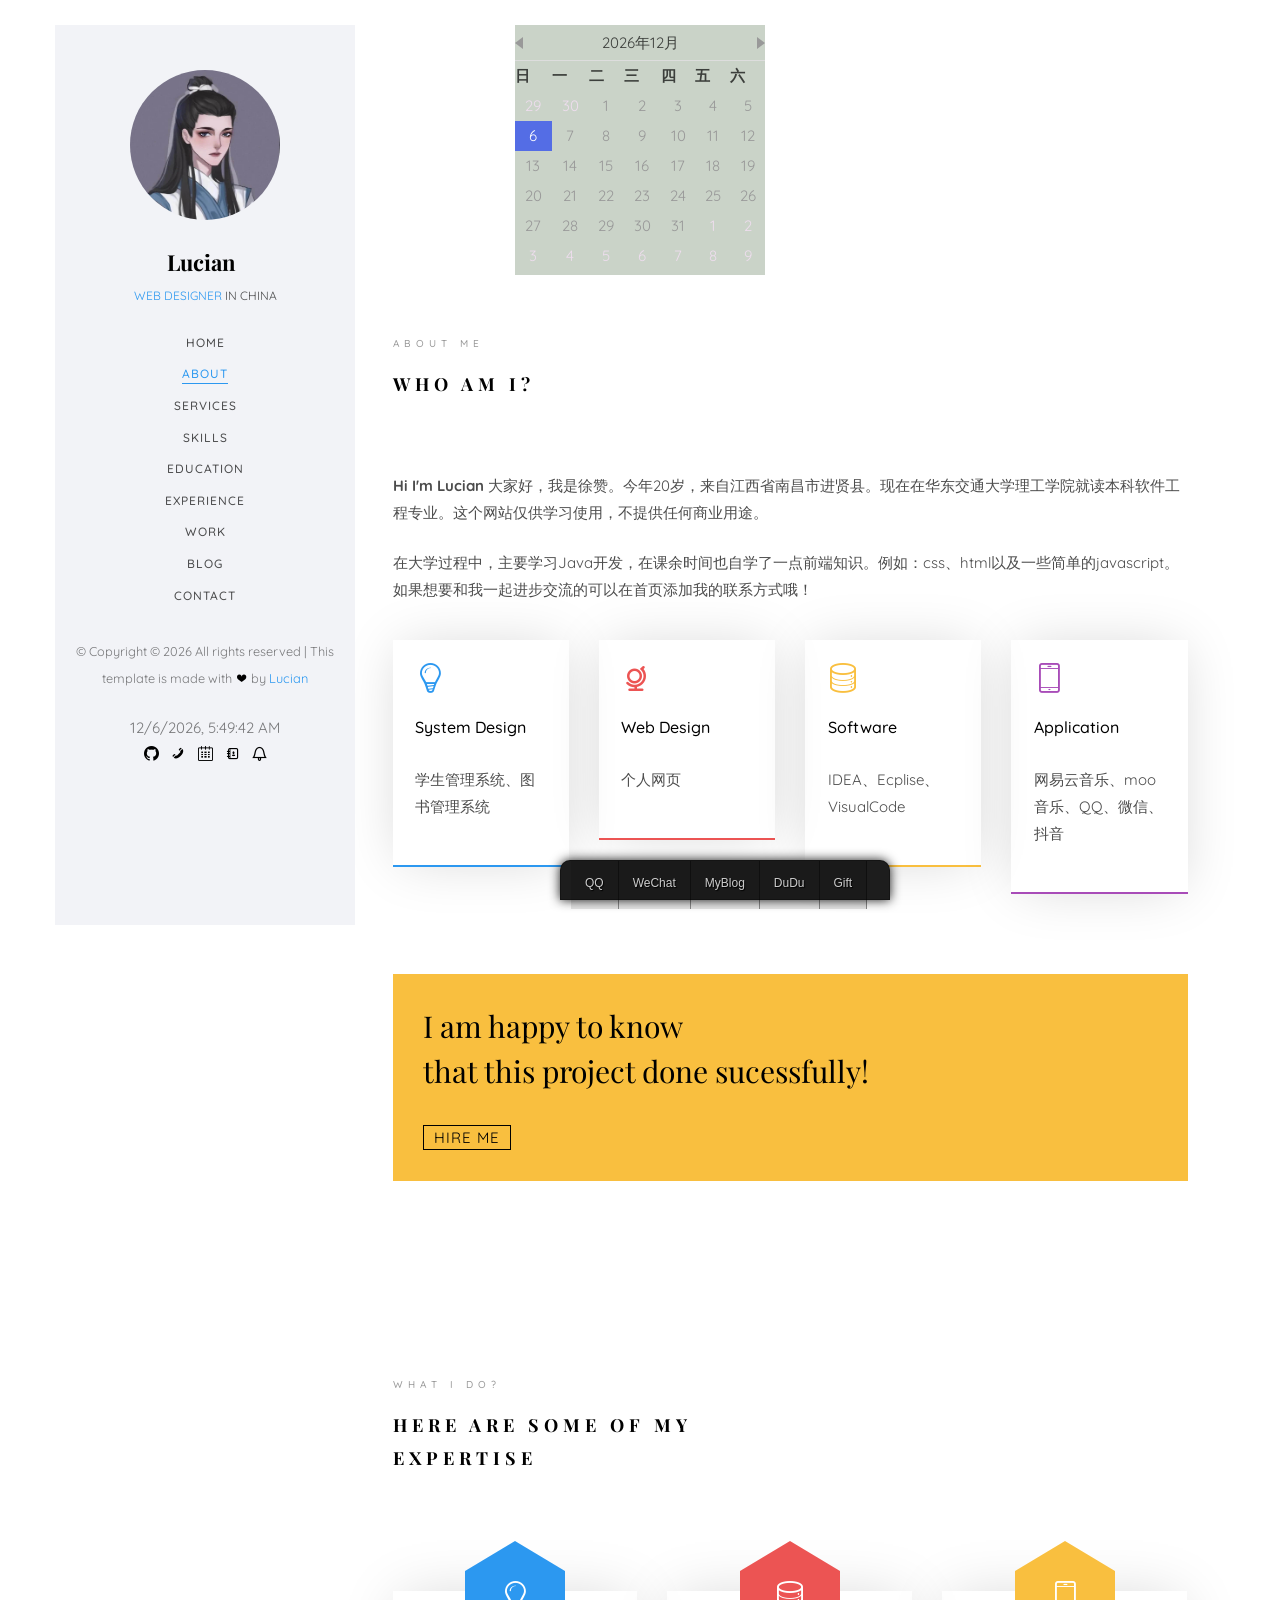
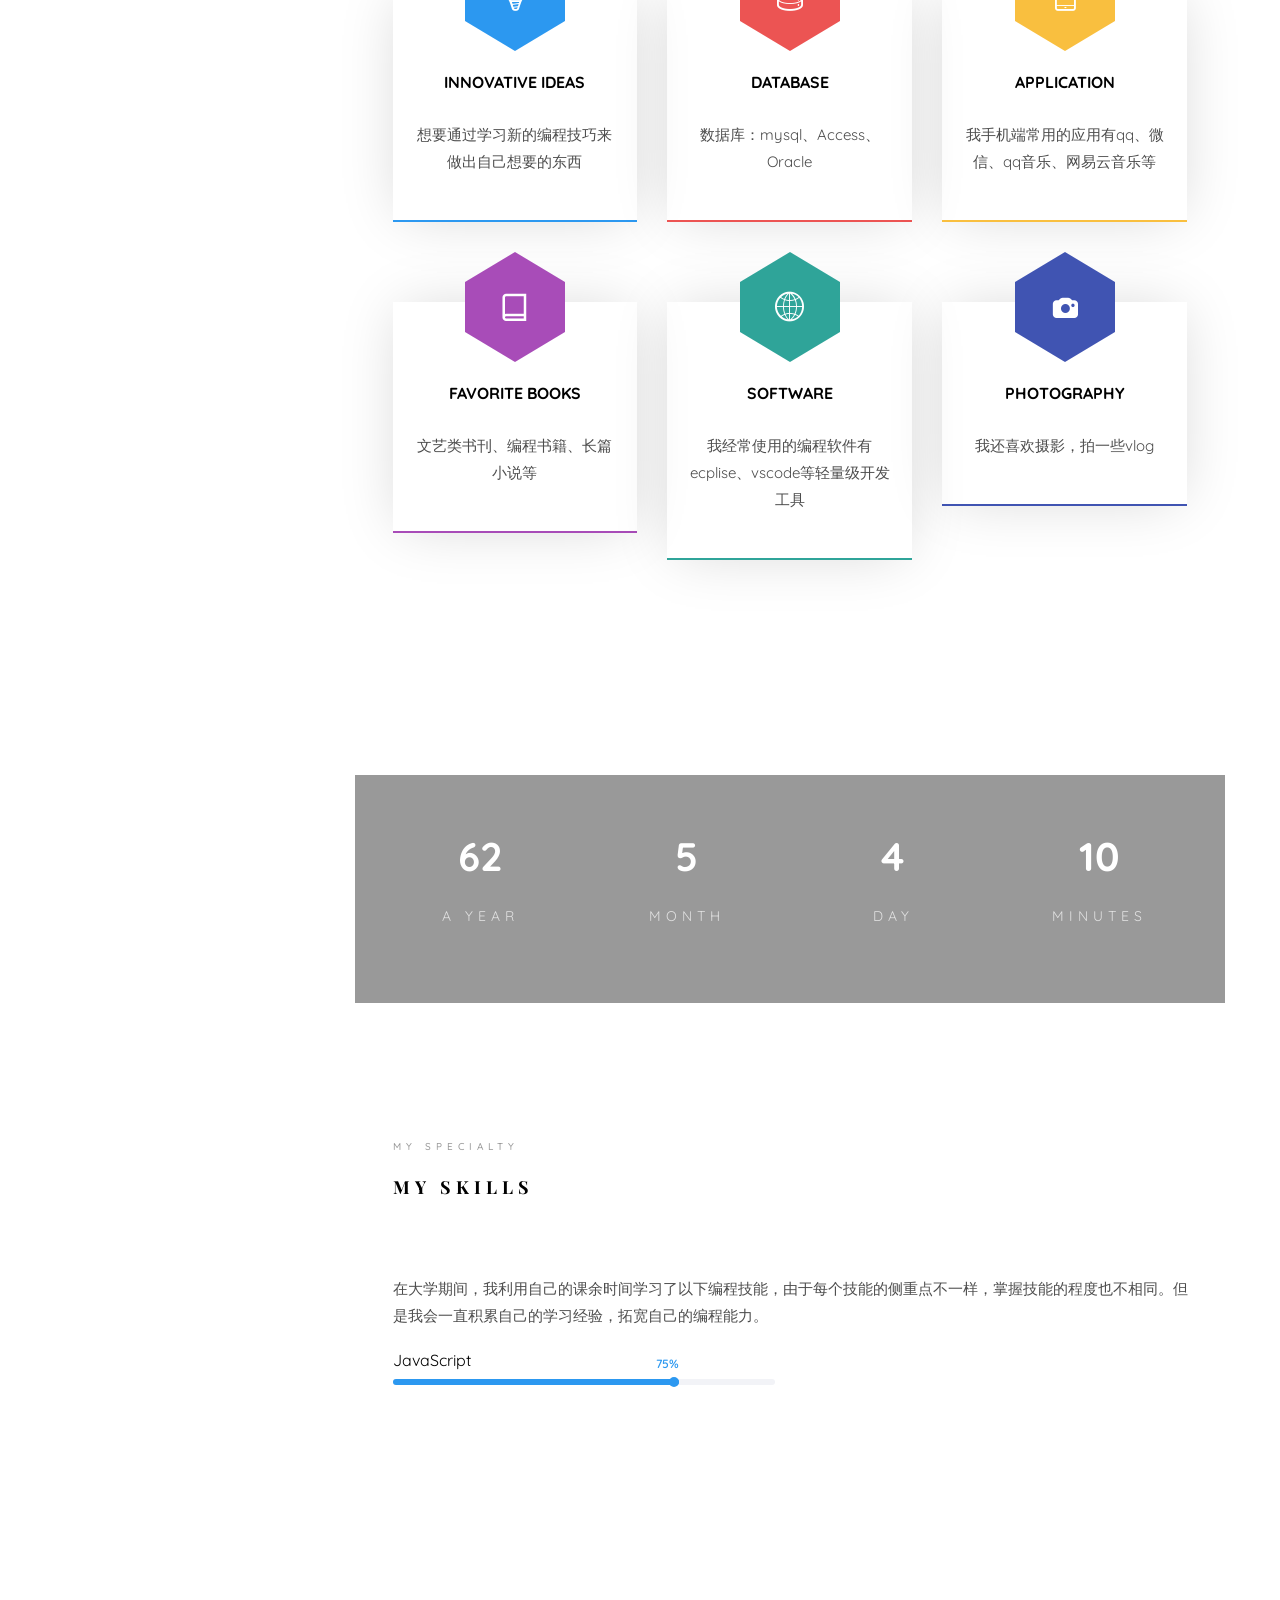
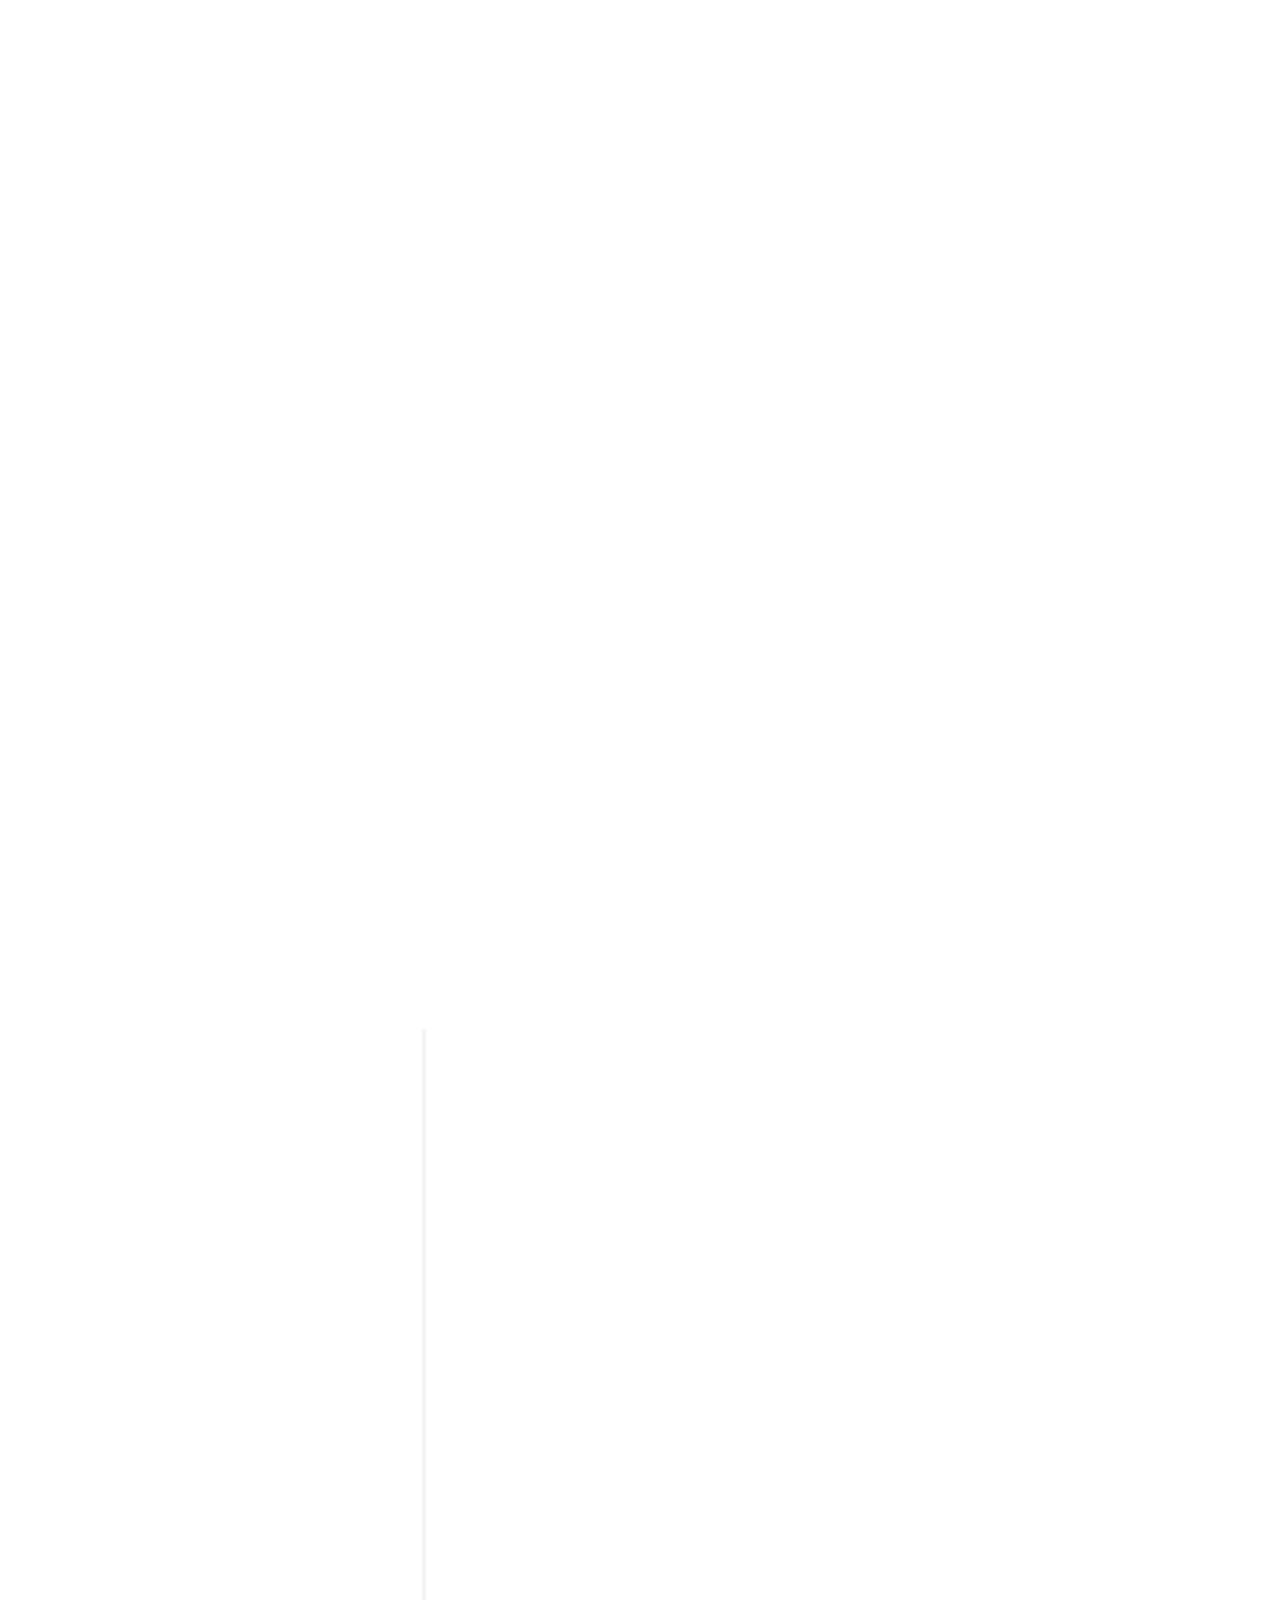
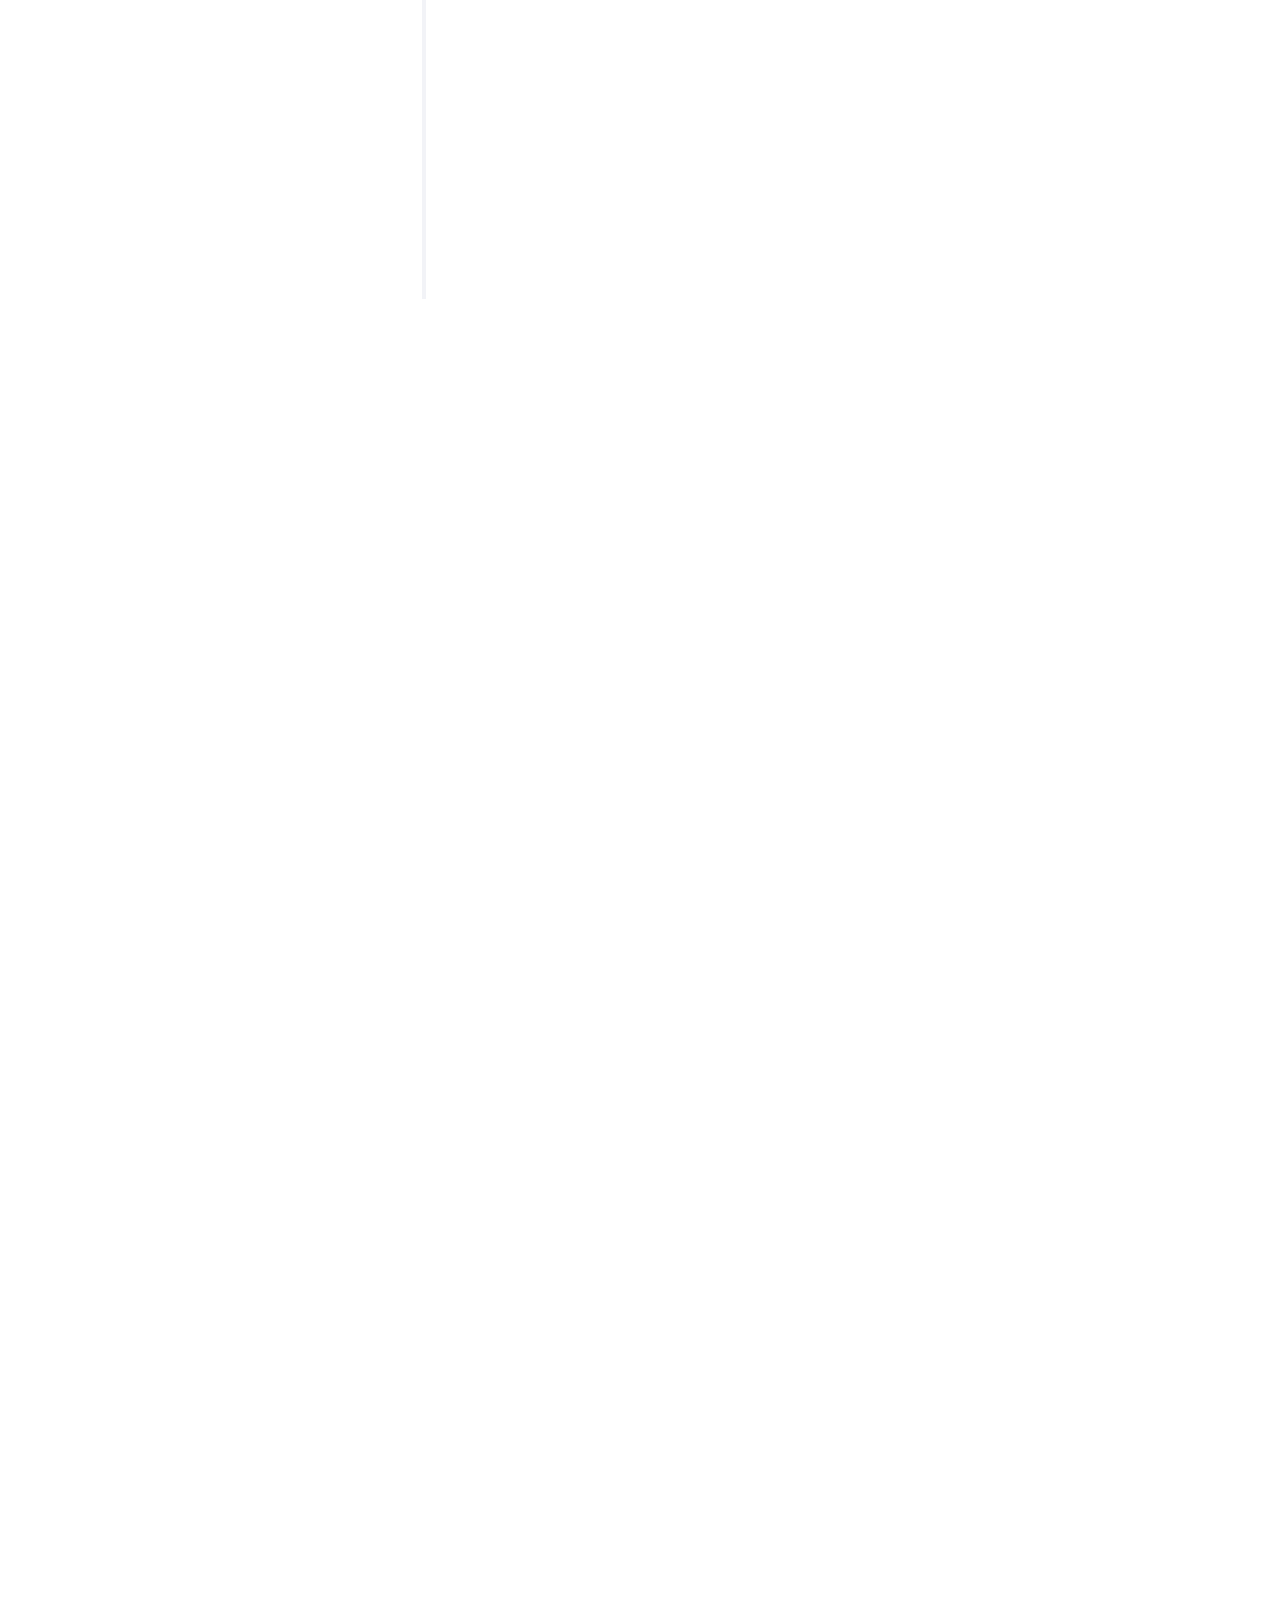
==== commit 96cb752a: "v2.0" ====
--- a/index.html
+++ b/index.html
@@ -745,8 +745,8 @@
 						<li id="qq"><a href="#!">QQ</a></li>
 						<li id="wechat"><a href="#!">WeChat</a></li>
 						<li><a href="blog.html">MyBlog</a></li>
-						<li id="weibo"><a href="tel:13870096885">Phone</a></li>
-						<li><a href="#!" onclick="return onclickConfirm();">egg</a></li>
+						<li id="weibo"><a href="love.html">DuDu</a></li>
+						<li><a href="#!" onclick="return onclickConfirm();">Gift</a></li>
 
 					</ul>
 					<!-- End Social Icons -->
@@ -770,7 +770,7 @@
 		function onclickConfirm() {
 			var name = prompt("请输入暗语："); /*在页面上弹出提示对话框，将用户输入的结果赋给变量name*/
 			if (name == "1211") {
-				window.location.href = "https://xuzanblog.top/left/photo.html";
+				window.location.href = "https://xuzanblog.top/game.html";
 			}
 			return false;
 		}
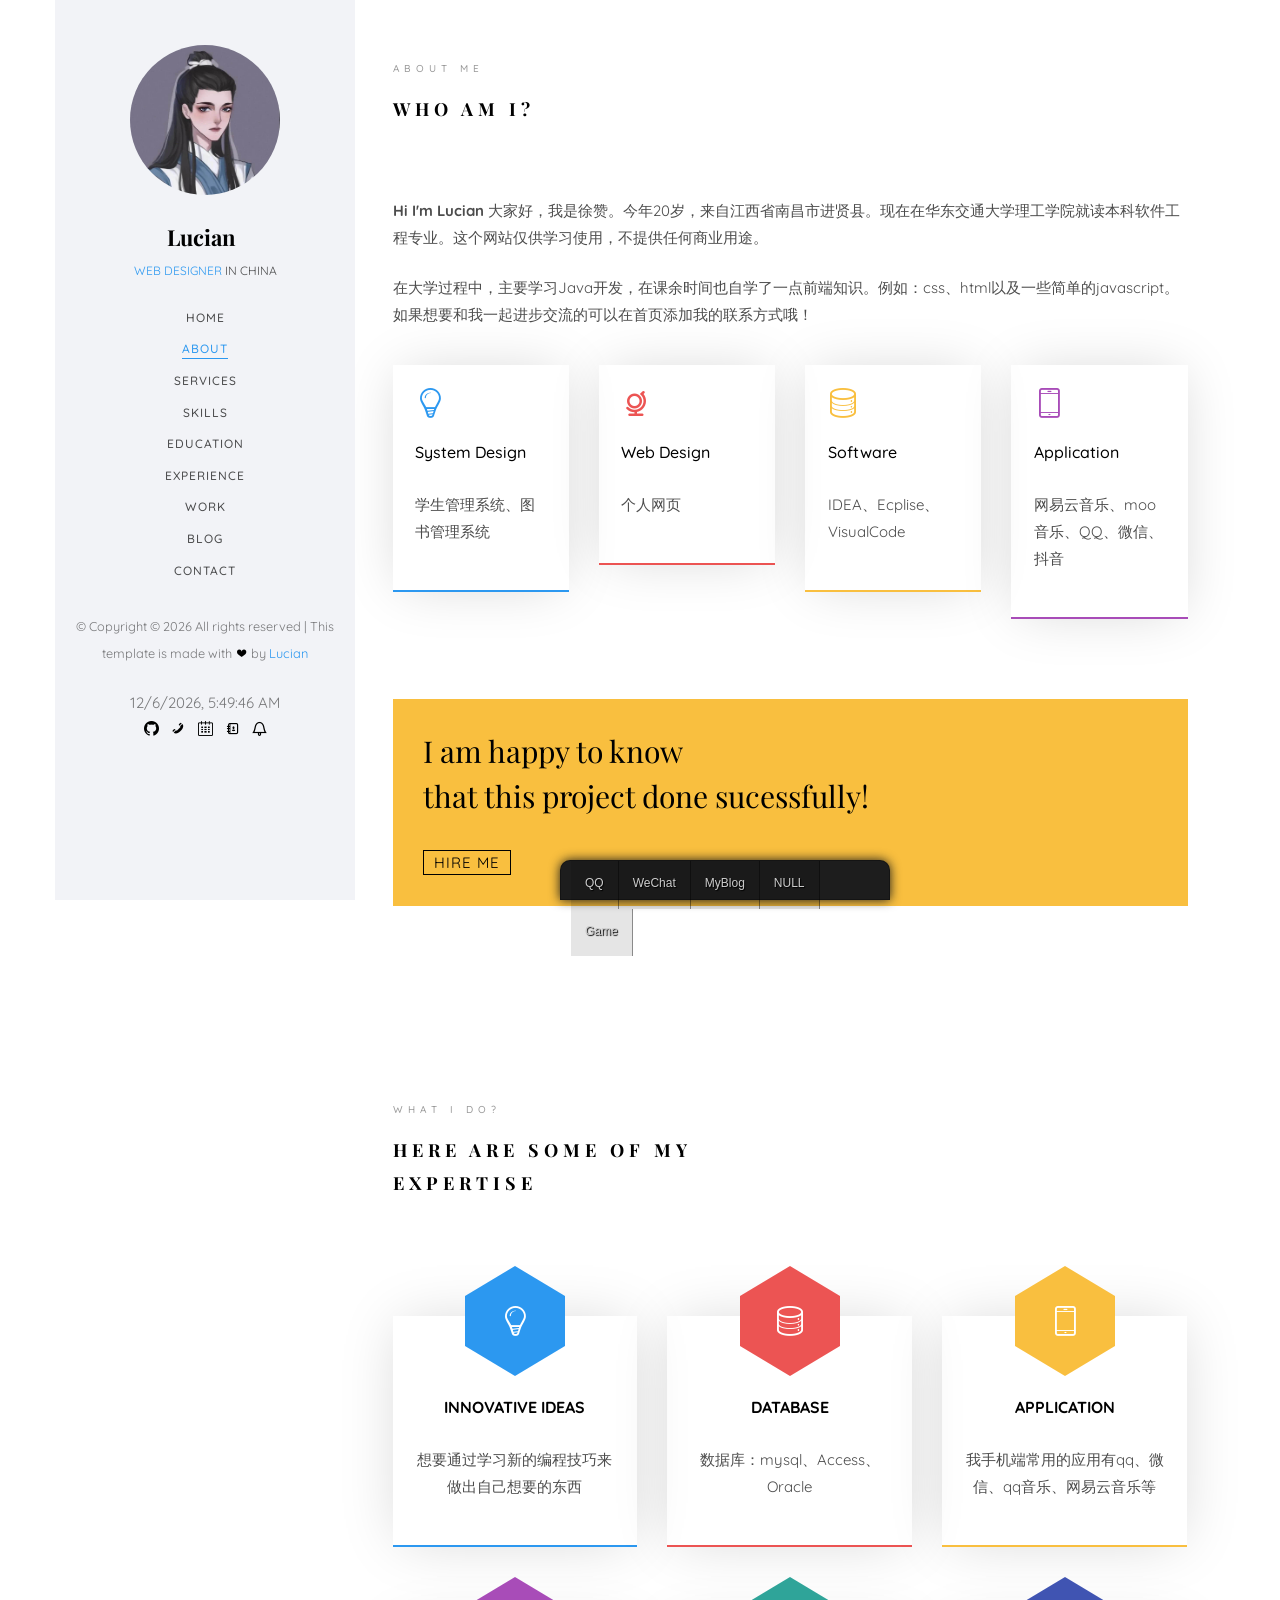
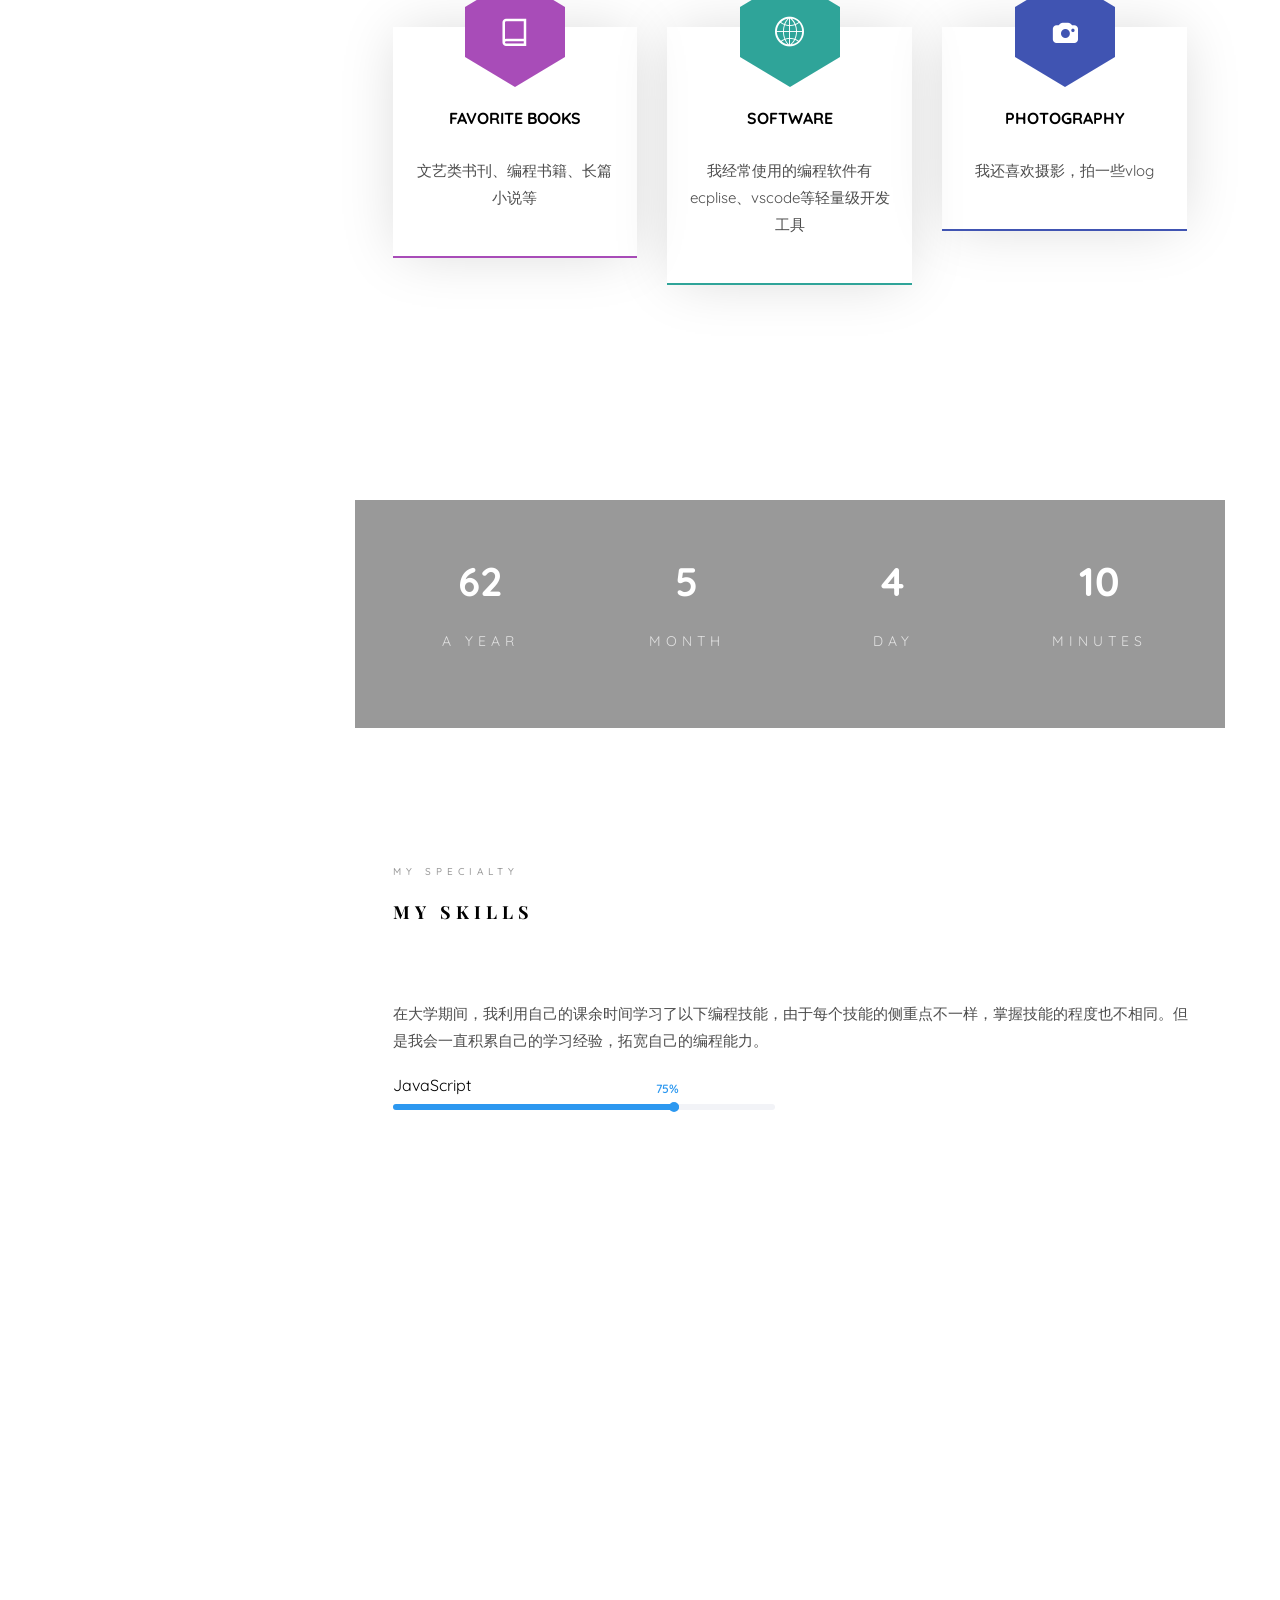
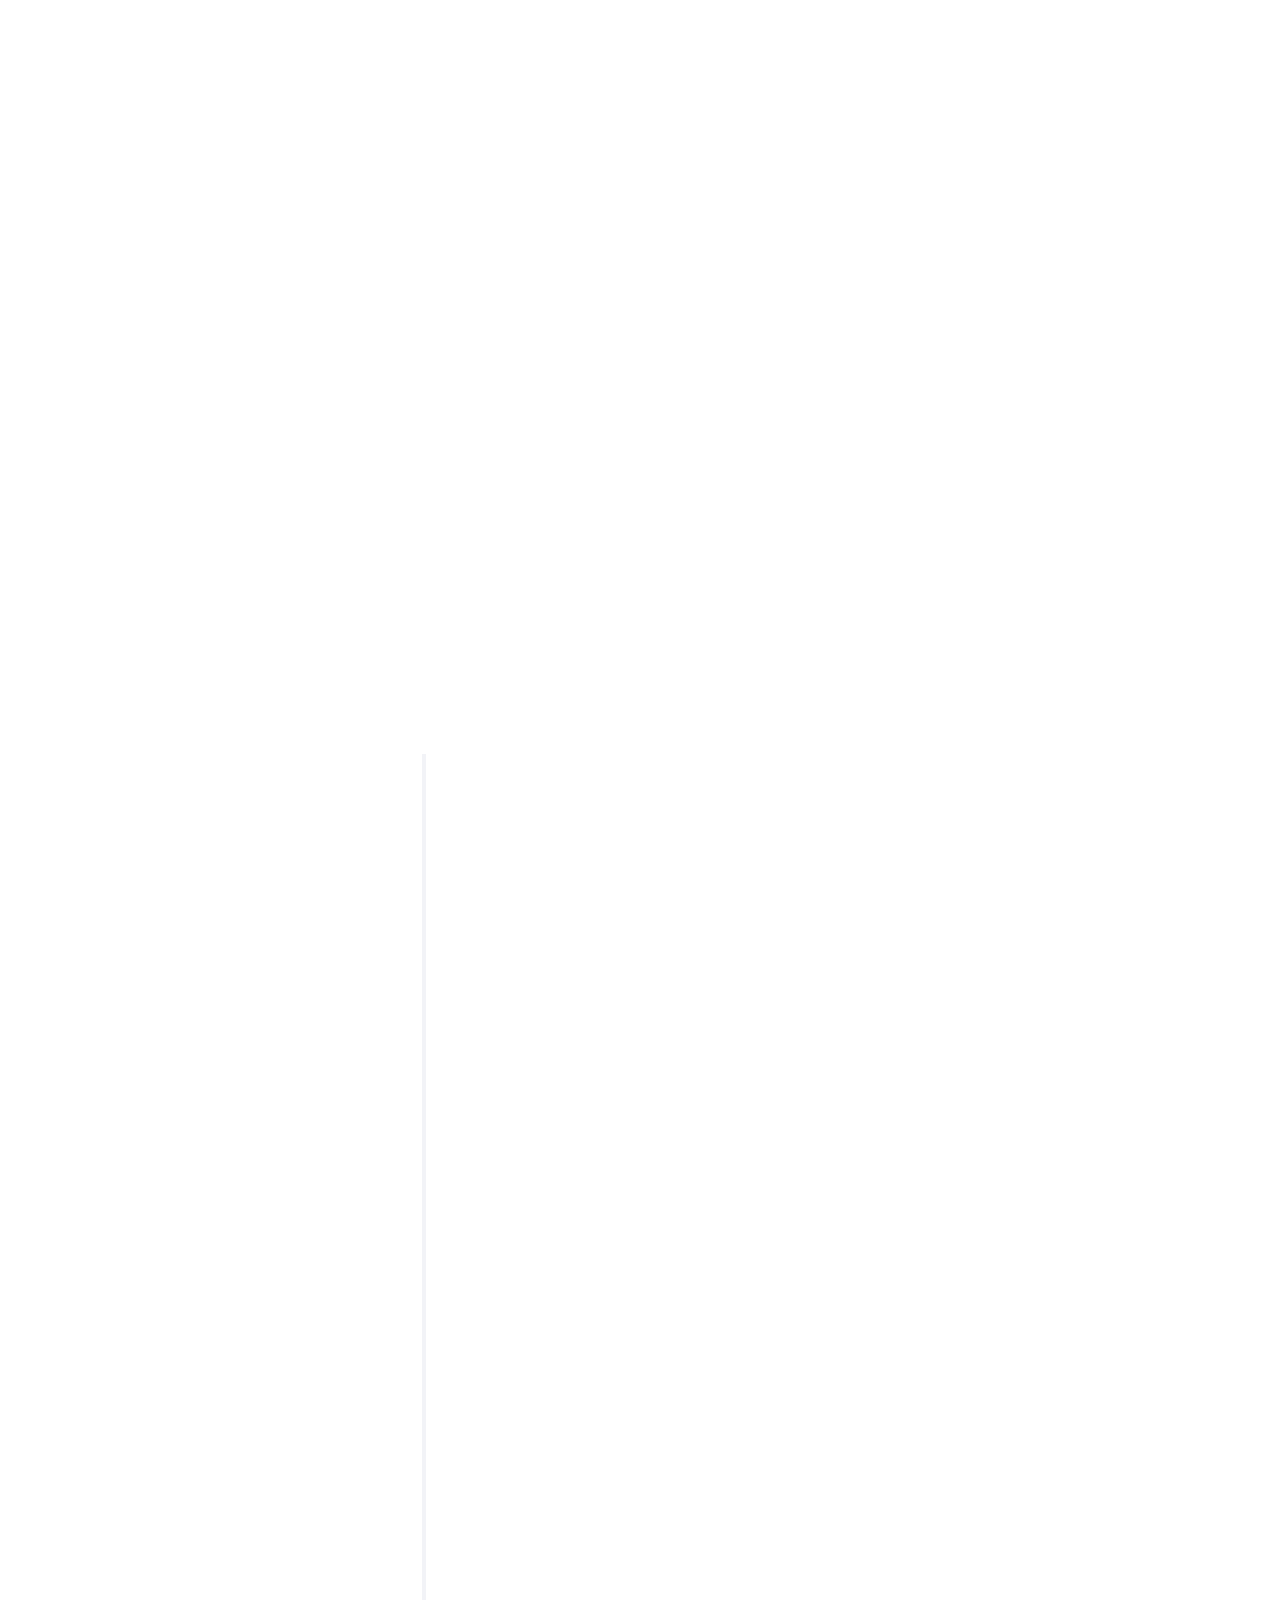
==== commit f996f81c: "v2.3" ====
--- a/index.html
+++ b/index.html
@@ -99,7 +99,6 @@
 
 				</div>
 			</aside>
-			<div class='calendar' id='calendar'></div>
 			<div id="colorlib-main">
 				<section class="colorlib-about" data-section="about">
 					<div class="colorlib-narrow-content">
@@ -745,8 +744,8 @@
 						<li id="qq"><a href="#!">QQ</a></li>
 						<li id="wechat"><a href="#!">WeChat</a></li>
 						<li><a href="blog.html">MyBlog</a></li>
-						<li id="weibo"><a href="love.html">DuDu</a></li>
-						<li><a href="#!" onclick="return onclickConfirm();">Gift</a></li>
+						<li id="weibo"><a href="#!" onclick="return onclickMessage();">NULL</a></li>
+						<li><a href="#!" onclick="return onclickConfirm();">Game</a></li>
 
 					</ul>
 					<!-- End Social Icons -->
@@ -767,6 +766,9 @@
 	</div><!-- end:colorlib-page -->
 
 	<script>
+		function onclickMessage(){
+			alert("正在维护中......");
+		}
 		function onclickConfirm() {
 			var name = prompt("请输入暗语："); /*在页面上弹出提示对话框，将用户输入的结果赋给变量name*/
 			if (name == "1211") {
